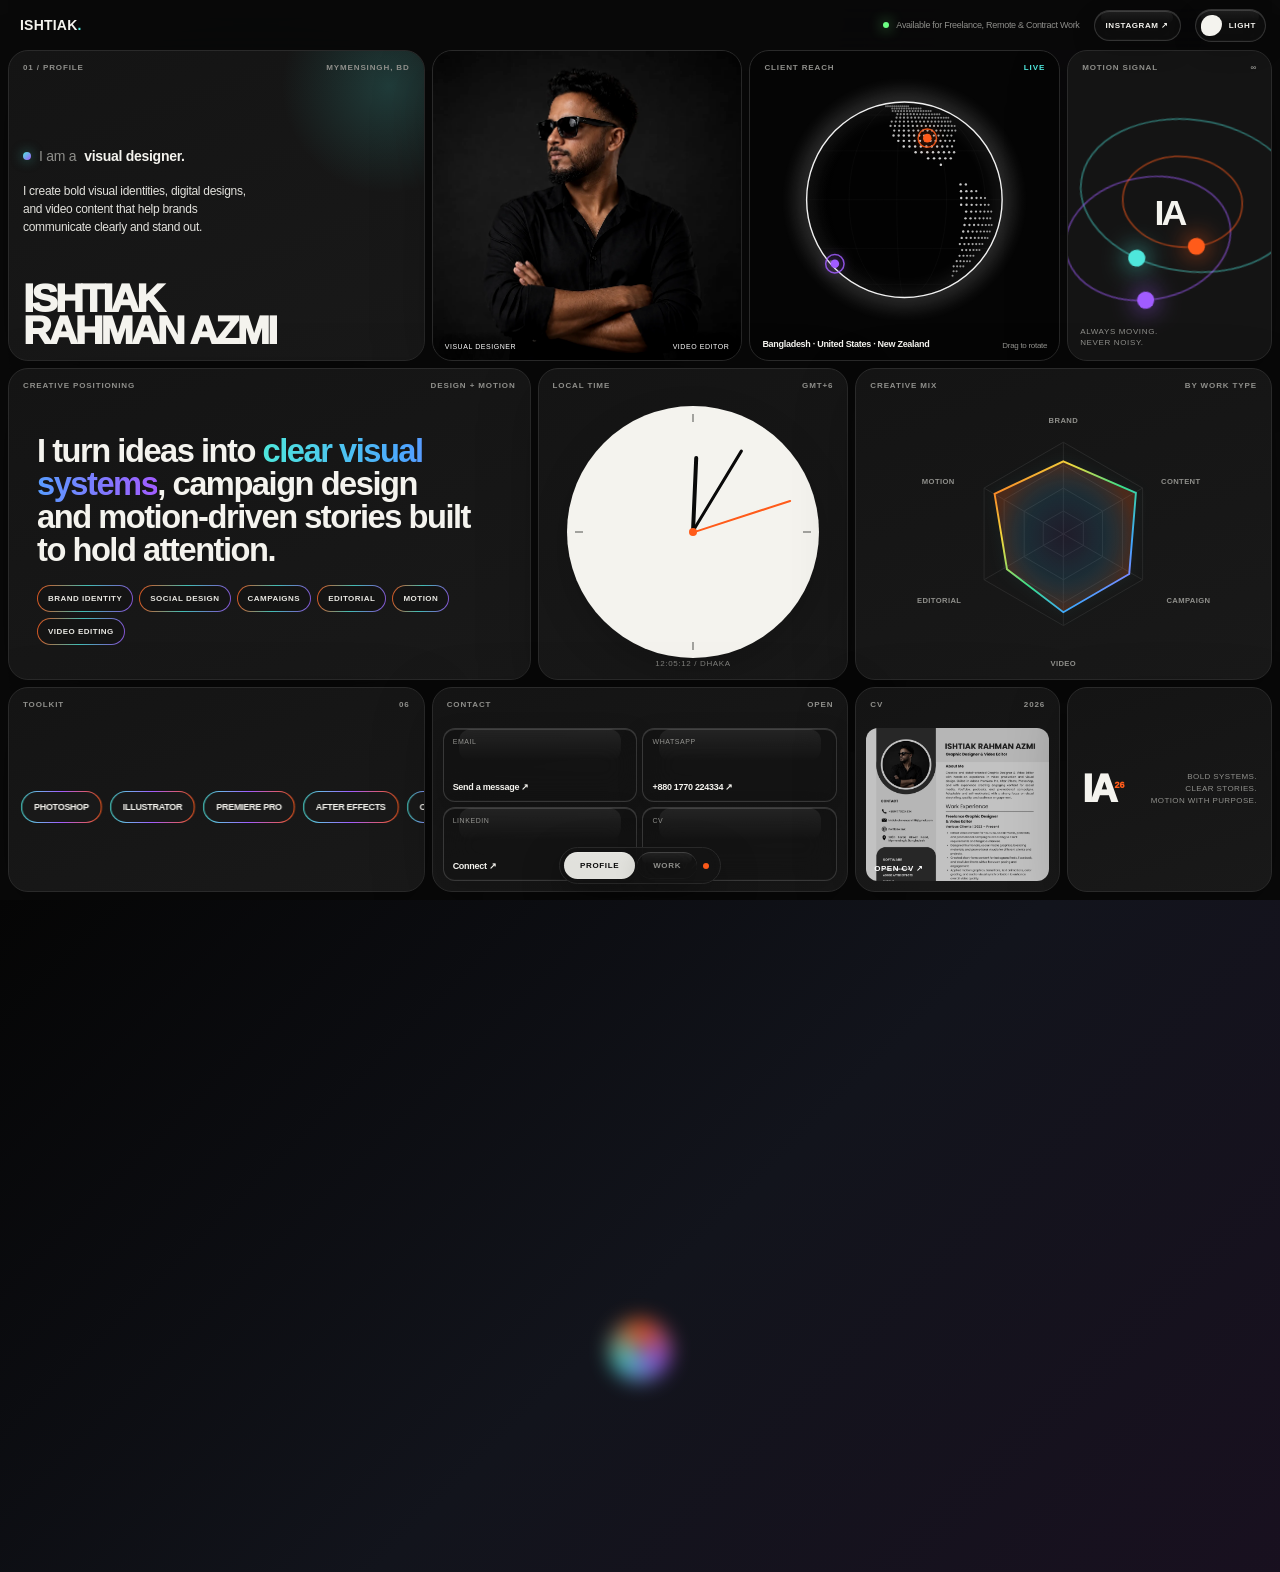
==== index.html @ dbe12684 "Add final portfolio files" ====
<!doctype html>
<html lang="en" data-theme="dark">
<head>
  <meta charset="utf-8" />
  <meta name="viewport" content="width=device-width, initial-scale=1" />
  <meta name="description" content="Portfolio of Ishtiak Rahman Azmi — Visual Designer & Video Editor." />
  <meta name="theme-color" content="#090909" />
  <title>Ishtiak Rahman Azmi — Visual Designer & Video Editor</title>
  <link rel="stylesheet" href="styles.css" />
</head>
<body>
  <a class="skip-link" href="#main">Skip to content</a>
  <div class="noise" aria-hidden="true"></div>
  <div class="page-transition" id="pageTransition" aria-hidden="true"><span></span></div>

  <div class="site-shell">
    <header class="topbar">
      <button class="brand-button" data-view="profile" aria-label="Open profile view">ISHTIAK<span>.</span></button>
      <div class="topbar-right">
        <div class="availability"><i></i>Available for Freelance, Remote & Contract Work</div>
        <a class="instagram-button" href="https://www.instagram.com/ishtiak_rahman_azmi?stkn=MXE0Mm1pc3h0dDZiYQ%3D%3D&amp;utm_source=qr" target="_blank" rel="noopener" aria-label="Open Ishtiak Rahman Azmi on Instagram">Instagram ↗</a>
        <button class="theme-toggle" id="themeToggle" aria-label="Toggle light and dark theme"><b></b><span>LIGHT</span></button>
      </div>
    </header>

    <main id="main">
      <section class="view active" id="profileView" data-view-name="profile">
        <h1 class="sr-only">Ishtiak Rahman Azmi — Visual Designer & Video Editor</h1>

        <section class="dashboard-grid" aria-label="Portfolio profile dashboard">
          <article class="dash-card intro-card g-intro reveal">
            <div class="card-top"><span>01 / PROFILE</span><span>Mymensingh, BD</span></div>
            <div class="intro-main">
              <div class="role-line"><i></i><span>I am a</span><strong id="roleText">visual designer.</strong></div>
              <p class="intro-copy">I create bold visual identities, digital designs, and video content that help brands communicate clearly and stand out.</p>
            </div>
            <div class="intro-name">ISHTIAK<br>RAHMAN AZMI</div>
          </article>

          <article class="dash-card portrait-card g-portrait reveal">
            <img src="assets/images/portrait.webp" alt="Ishtiak Rahman Azmi" />
            <div class="portrait-footer"><span>VISUAL DESIGNER</span><span>VIDEO EDITOR</span></div>
          </article>

          <article class="dash-card globe-card g-globe reveal">
            <div class="card-top"><span>CLIENT REACH</span><span class="live-chip">LIVE</span></div>
            <canvas id="globeCanvas" aria-label="Interactive globe showing client reach in Bangladesh, United States and New Zealand"></canvas>
            <div class="globe-footer"><strong>Bangladesh · United States · New Zealand</strong><span>Drag to rotate</span></div>
          </article>

          <article class="dash-card kinetic-card g-kinetic reveal" aria-label="Continuous motion visual">
            <div class="card-top"><span>MOTION SIGNAL</span><span>∞</span></div>
            <div class="kinetic-orbit" aria-hidden="true">
              <svg class="kinetic-svg" viewBox="0 0 220 220" aria-hidden="true">
                <defs>
                  <path id="motionPathA" d="M20 110 A90 62 0 1 0 200 110 A90 62 0 1 0 20 110"/>
                  <path id="motionPathB" d="M42 110 A68 50 0 1 0 178 110 A68 50 0 1 0 42 110"/>
                  <path id="motionPathC" d="M61 110 A49 37 0 1 0 159 110 A49 37 0 1 0 61 110"/>
                </defs>
                <g class="motion-orbit orbit-a-svg" transform="rotate(8 110 110)"><use href="#motionPathA"/><circle r="7" class="motion-dot dot-a"><animateMotion dur="7s" repeatCount="indefinite"><mpath href="#motionPathA"/></animateMotion></circle></g>
                <g class="motion-orbit orbit-b-svg" transform="rotate(-10 110 110)"><use href="#motionPathB"/><circle r="7" class="motion-dot dot-b"><animateMotion dur="5.5s" repeatCount="indefinite"><mpath href="#motionPathB"/></animateMotion></circle></g>
                <g class="motion-orbit orbit-c-svg" transform="rotate(5 110 110)"><use href="#motionPathC"/><circle r="7" class="motion-dot dot-c"><animateMotion dur="4s" repeatCount="indefinite"><mpath href="#motionPathC"/></animateMotion></circle></g>
              </svg>
              <b>IA</b>
            </div>
            <div class="kinetic-caption">Always moving.<br>Never noisy.</div>
          </article>

          <article class="dash-card statement-card g-statement reveal">
            <div class="card-top"><span>CREATIVE POSITIONING</span><span>DESIGN + MOTION</span></div>
            <p>I turn ideas into <em>clear visual systems</em>, campaign design and motion-driven stories built to hold attention.</p>
            <div class="skill-cloud" aria-label="Capabilities">
              <span>Brand Identity</span><span>Social Design</span><span>Campaigns</span><span>Editorial</span><span>Motion</span><span>Video Editing</span>
            </div>
          </article>

          <article class="dash-card clock-card g-clock reveal">
            <div class="card-top"><span>LOCAL TIME</span><span>GMT+6</span></div>
            <div class="clock-stage">
              <div class="analog-clock" aria-hidden="true">
                <i class="tick t12"></i><i class="tick t3"></i><i class="tick t6"></i><i class="tick t9"></i>
                <span class="hand hour-hand" id="hourHand"></span><span class="hand minute-hand" id="minuteHand"></span><span class="hand second-hand" id="secondHand"></span><b class="clock-pin"></b>
              </div>
            </div>
            <div class="clock-footer" id="digitalClock">--:--:-- / DHAKA</div>
          </article>

          <article class="dash-card radar-card g-radar reveal">
            <div class="card-top"><span>CREATIVE MIX</span><span>BY WORK TYPE</span></div>
            <div class="radar-stage">
              <svg viewBox="0 0 360 280" role="img" aria-label="Creative skill radar chart">
                <defs>
                  <linearGradient id="radarStroke" x1="0" y1="0" x2="1" y2="1"><stop offset="0" stop-color="#ff5b1a"/><stop offset=".28" stop-color="#f0d93e"/><stop offset=".54" stop-color="#37de8d"/><stop offset=".76" stop-color="#41a5ff"/><stop offset="1" stop-color="#d45cff"/></linearGradient>
                  <radialGradient id="radarFill"><stop offset="0" stop-color="#8f58ff" stop-opacity=".08"/><stop offset=".55" stop-color="#44b7ff" stop-opacity=".12"/><stop offset="1" stop-color="#ff5b1a" stop-opacity=".22"/></radialGradient>
                </defs>
                <g class="radar-grid" transform="translate(180 135)">
                  <polygon points="0,-96 83,-48 83,48 0,96 -83,48 -83,-48"/>
                  <polygon points="0,-72 62,-36 62,36 0,72 -62,36 -62,-36"/>
                  <polygon points="0,-48 41,-24 41,24 0,48 -41,24 -41,-24"/>
                  <polygon points="0,-24 21,-12 21,12 0,24 -21,12 -21,-12"/>
                  <line x1="0" y1="0" x2="0" y2="-96"/><line x1="0" y1="0" x2="83" y2="-48"/><line x1="0" y1="0" x2="83" y2="48"/><line x1="0" y1="0" x2="0" y2="96"/><line x1="0" y1="0" x2="-83" y2="48"/><line x1="0" y1="0" x2="-83" y2="-48"/>
                  <polygon class="radar-fill" points="0,-76 76,-43 69,42 0,82 -59,37 -72,-42"/>
                </g>
                <g class="radar-labels"><text x="180" y="19">BRAND</text><text x="303" y="83">CONTENT</text><text x="311" y="207">CAMPAIGN</text><text x="180" y="273">VIDEO</text><text x="50" y="207">EDITORIAL</text><text x="49" y="83">MOTION</text></g>
              </svg>
            </div>
          </article>

          <article class="dash-card toolkit-card g-tools reveal">
            <div class="card-top"><span>TOOLKIT</span><span>06</span></div>
            <div class="tool-marquee"><div class="tool-track">
              <div class="tool-set"><span>PHOTOSHOP</span><span>ILLUSTRATOR</span><span>PREMIERE PRO</span><span>AFTER EFFECTS</span><span>CANVA</span><span>CAPCUT</span></div>
              <div class="tool-set" aria-hidden="true"><span>PHOTOSHOP</span><span>ILLUSTRATOR</span><span>PREMIERE PRO</span><span>AFTER EFFECTS</span><span>CANVA</span><span>CAPCUT</span></div>
            </div></div>
          </article>

          <article class="dash-card contact-card g-contact reveal">
            <div class="card-top"><span>CONTACT</span><span>OPEN</span></div>
            <div class="contact-grid">
              <a href="mailto:ishtiakrahmanazmiiiiiii@gmail.com"><span>Email</span><strong>Send a message ↗</strong></a>
              <a href="https://wa.me/8801770224334" target="_blank" rel="noopener"><span>WhatsApp</span><strong>+880 1770 224334 ↗</strong></a>
              <a href="https://www.linkedin.com/in/ishtiak-rahman-azmi-281227393" target="_blank" rel="noopener"><span>LinkedIn</span><strong>Connect ↗</strong></a>
              <button type="button" id="openCv"><span>CV</span><strong>View CV ↗</strong></button>
            </div>
          </article>

          <article class="dash-card cv-card g-cv reveal" id="cvQuick">
            <div class="card-top"><span>CV</span><span>2026</span></div>
            <button type="button" class="cv-preview-btn" id="openCv2"><img src="assets/cv/cv-preview.webp" alt="Preview of Ishtiak Rahman Azmi CV"/><span>OPEN CV ↗</span></button>
          </article>

          <article class="dash-card signature-card g-signature reveal"><div class="signature-mark">IA<sup>26</sup></div><p>Bold systems.<br>Clear stories.<br>Motion with purpose.</p></article>
        </section>

        <section class="testimonials-section reveal" id="testimonials">
          <div class="section-head compact-head">
            <div><span class="section-kicker">02 / CLIENT FEEDBACK</span><h2>TRUST BUILT THROUGH<br><em>REAL COLLABORATION.</em></h2></div>
            <p>Five client perspectives across research, software, YouTube, vlogging and podcast work.</p>
          </div>
          <div class="client-marquee" aria-label="Client and collaborator logos"><div class="client-track" id="clientLogoTrack"></div></div>
          <div class="testimonial-stage">
            <div class="testimonial-main" id="testimonialMain"></div>
            <div class="testimonial-side" id="testimonialSide"></div>
          </div>
          <div class="testimonial-controls"><button id="testimonialPrev" aria-label="Previous testimonial">←</button><div id="testimonialDots"></div><button id="testimonialNext" aria-label="Next testimonial">→</button></div>
        </section>
      </section>

      <section class="view" id="workView" data-view-name="work">
        <section class="work-hero reveal">
          <div><span class="section-kicker">03 / SELECTED WORK</span><h2>DESIGN THAT<br><em>EARNS ATTENTION.</em></h2></div>
          <p>Five highlighted projects first. Everything else follows once only, arranged as a dense visual wall with no unnecessary empty space.</p>
        </section>

        <section class="featured-wrap reveal">
          <div class="featured-grid" id="featuredGrid"></div>
        </section>

        <section class="all-work reveal">
          <div class="section-head compact-head">
            <div><span class="section-kicker">FULL GRAPHICS PORTFOLIO</span><h2>STAND-ALONE WORK.<br><em>NO DUPLICATES.</em></h2></div>
            <p>Client work and concept projects are clearly labeled. Click any card for its full project brief, direction and supporting visuals.</p>
          </div>
          <div class="filters" id="filters"></div>
          <div class="masonry" id="projectGrid"></div>
        </section>

        <section class="video-section reveal" id="videoWork">
          <div class="section-head compact-head">
            <div><span class="section-kicker">04 / VIDEO & MOTION</span><h2>EDITING WITH<br><em>RHYTHM & INTENT.</em></h2></div>
            <p>Client work is labeled separately from practice work. The section now includes five pieces, including the Dr. Bones YouTube feature.</p>
          </div>
          <div class="video-grid" id="videoGrid"></div>
        </section>

        <section class="vibing-gallery-section reveal" id="vibingGallery">
          <div class="section-head compact-head">
            <div><span class="section-kicker">05 / VIBING GALLERY</span><h2>VISUALS IN<br><em>FULL FLOW.</em></h2></div>
            <p>A curated wall of typography, concept identity, editing studies, case-study visuals and motion experiments.</p>
          </div>
          <div class="vibing-wall" id="vibingWall" aria-label="Vibing Gallery curated design and motion work"></div>
        </section>

        <section class="work-footer reveal">
          <p>Need visual design, campaign assets or edited video content?</p>
          <div><a href="mailto:ishtiakrahmanazmiiiiiii@gmail.com">START A PROJECT ↗</a><button type="button" id="openCv3">VIEW CV ↗</button></div>
        </section>
      </section>
    </main>

    <nav class="mode-dock" aria-label="Portfolio section switcher"><button class="mode-btn active" data-mode="profile">PROFILE</button><button class="mode-btn" data-mode="work">WORK</button><i></i></nav>

    <footer class="footer"><span>© 2026 ISHTIAK RAHMAN AZMI</span><span>VISUAL DESIGNER & VIDEO EDITOR</span></footer>
  </div>

  <dialog class="cv-modal" id="cvModal">
    <button class="modal-close" id="closeCv" aria-label="Close CV">×</button>
    <div class="cv-modal-inner"><img src="assets/cv/Ishtiak_Rahman_Azmi_CV.png" alt="Ishtiak Rahman Azmi CV"/><div class="cv-actions"><a href="assets/cv/Ishtiak_Rahman_Azmi_CV.png" download>DOWNLOAD CV ↓</a><button type="button" id="closeCv2">CLOSE</button></div></div>
  </dialog>

  <script src="data.js"></script>
  <script src="script.js"></script>
</body>
</html>
---- styles.css ----
:root{
  --bg:#090909;--panel:#141414;--panel-2:#191919;--panel-3:#202020;--text:#f4f3ee;--muted:#8f8f8b;--line:#2a2a2a;
  --orange:#ff5b1a;--cyan:#4ee7dc;--blue:#4ca7ff;--violet:#a15cff;--lime:#a7ff8a;
  --radius:20px;--gap:7px;--ease:cubic-bezier(.18,.76,.18,1);--shadow:0 18px 60px rgba(0,0,0,.26)
}
html[data-theme="light"]{--bg:#e8e8e3;--panel:#f5f5f1;--panel-2:#fff;--panel-3:#efefeb;--text:#111;--muted:#686866;--line:#d6d6d0;--shadow:0 18px 46px rgba(0,0,0,.08)}
*{box-sizing:border-box}html{scroll-behavior:smooth}body{margin:0;background:var(--bg);color:var(--text);font-family:Arial,Helvetica,sans-serif;letter-spacing:-.018em;transition:background .55s var(--ease),color .55s var(--ease)}a{color:inherit;text-decoration:none}button{font:inherit;color:inherit}img,video{display:block;max-width:100%}.sr-only{position:absolute!important;width:1px!important;height:1px!important;padding:0!important;margin:-1px!important;overflow:hidden!important;clip:rect(0,0,0,0)!important;white-space:nowrap!important;border:0!important}.skip-link{position:fixed;left:-999px;top:10px;z-index:999;background:var(--text);color:var(--bg);padding:10px 14px;border-radius:10px}.skip-link:focus{left:10px}.noise{position:fixed;inset:0;z-index:-1;pointer-events:none;opacity:.2;background-image:radial-gradient(circle at 20% 20%,rgba(78,231,220,.07),transparent 18%),radial-gradient(circle at 80% 6%,rgba(161,92,255,.08),transparent 18%),linear-gradient(rgba(255,255,255,.012) 1px,transparent 1px),linear-gradient(90deg,rgba(255,255,255,.012) 1px,transparent 1px);background-size:auto,auto,36px 36px,36px 36px}.site-shell,.project-shell{width:100%;padding:0 8px 18px}.topbar,.project-nav{height:50px;display:flex;align-items:center;justify-content:space-between;position:sticky;top:0;z-index:80;background:color-mix(in srgb,var(--bg) 84%,transparent);backdrop-filter:blur(16px);-webkit-backdrop-filter:blur(16px);padding:0 6px}.brand-button{border:0;background:none;font-weight:900;letter-spacing:.015em;cursor:pointer;font-size:14px}.brand-button span{color:var(--cyan)}.topbar-right{display:flex;align-items:center;gap:14px}.availability{font-size:9px;color:var(--muted);display:flex;gap:7px;align-items:center}.availability i{width:6px;height:6px;border-radius:50%;background:#6cff84;box-shadow:0 0 14px #6cff84}.theme-toggle{border:1px solid var(--line);background:var(--panel);border-radius:999px;padding:5px 9px 5px 5px;display:flex;align-items:center;gap:7px;cursor:pointer;box-shadow:var(--shadow)}.theme-toggle b{width:21px;height:21px;background:var(--text);display:block;border-radius:55% 45% 60% 40%;transition:.45s var(--ease)}.theme-toggle:hover b{transform:rotate(55deg);border-radius:37% 63% 44% 56%}.theme-toggle span{font-size:8px;font-weight:900;letter-spacing:.08em}.view{display:none}.view.active{display:block}.page-transition{position:fixed;inset:0;z-index:500;pointer-events:none;transform:translateY(100%);background:linear-gradient(135deg,#050505,#12141c 48%,#1a0f20);transition:transform .7s var(--ease)}.page-transition span{position:absolute;left:50%;top:50%;width:62px;height:62px;border-radius:50%;transform:translate(-50%,-50%);background:conic-gradient(var(--orange),var(--violet),var(--cyan),var(--orange));filter:blur(10px);opacity:.8;animation:spin 1.4s linear infinite}.page-transition.active{transform:translateY(0)}.page-transition.exit{transform:translateY(-100%)}@keyframes spin{to{transform:translate(-50%,-50%) rotate(360deg)}}

/* dashboard */
.dashboard-grid{display:grid;grid-template-columns:repeat(12,minmax(0,1fr));grid-template-rows:repeat(8,minmax(0,1fr));gap:var(--gap);height:calc(100svh - 58px);min-height:700px}.dash-card{position:relative;overflow:hidden;border:1px solid var(--line);border-radius:var(--radius);background:linear-gradient(160deg,var(--panel),var(--panel-2));box-shadow:var(--shadow);min-width:0}.dash-card:after{content:"";position:absolute;inset:0;pointer-events:none;background:linear-gradient(115deg,transparent 0 44%,rgba(255,255,255,.018) 50%,transparent 56%);transform:translateX(-120%);transition:transform 1s var(--ease)}.dash-card:hover:after{transform:translateX(120%)}.g-intro{grid-column:span 4;grid-row:span 3}.g-portrait{grid-column:span 3;grid-row:span 3}.g-globe{grid-column:span 3;grid-row:span 3}.g-kinetic{grid-column:span 2;grid-row:span 3}.g-statement{grid-column:span 5;grid-row:span 3}.g-clock{grid-column:span 3;grid-row:span 3}.g-radar{grid-column:span 4;grid-row:span 3}.g-tools{grid-column:span 4;grid-row:span 2}.g-contact{grid-column:span 4;grid-row:span 2}.g-cv{grid-column:span 2;grid-row:span 2}.g-signature{grid-column:span 2;grid-row:span 2}.card-top{height:36px;padding:12px 14px 0;display:flex;justify-content:space-between;gap:10px;color:var(--muted);font-size:8px;font-weight:900;letter-spacing:.11em;text-transform:uppercase;position:relative;z-index:4}.live-chip{color:var(--cyan)}
.intro-card{padding-bottom:12px;display:flex;flex-direction:column;justify-content:space-between}.intro-main{padding:8px 14px 0}.role-line{display:flex;align-items:center;gap:8px;font-size:clamp(14px,1.05vw,18px);color:var(--muted);min-height:28px}.role-line i{width:8px;height:8px;border-radius:50%;background:linear-gradient(135deg,var(--cyan),var(--violet));box-shadow:0 0 12px rgba(78,231,220,.5)}.role-line strong{color:var(--text);font-weight:700}.intro-copy{font-size:clamp(12px,.9vw,15px);line-height:1.5;color:color-mix(in srgb,var(--text) 82%,var(--muted));max-width:34ch;margin:12px 0 0}.intro-name{font-size:clamp(30px,3.1vw,56px);font-weight:950;line-height:.81;letter-spacing:-.07em;padding:0 14px 2px;position:relative;z-index:2}.intro-card:before{content:"";position:absolute;right:-80px;top:-80px;width:230px;height:230px;background:radial-gradient(circle,rgba(78,231,220,.18),transparent 66%);animation:floaty 7s ease-in-out infinite}@keyframes floaty{50%{transform:translate(-18px,20px) scale(1.1)}}
.portrait-card img{width:100%;height:100%;object-fit:cover;filter:saturate(.86) contrast(1.04);transition:transform .9s var(--ease),filter .9s var(--ease)}.portrait-card:hover img{transform:scale(1.035);filter:saturate(.94) contrast(1.06)}.portrait-footer{position:absolute;left:12px;right:12px;bottom:10px;display:flex;justify-content:space-between;gap:10px;color:#fff;font-size:7px;letter-spacing:.08em;text-transform:uppercase;text-shadow:0 2px 15px #000;z-index:2}
.globe-card{background:radial-gradient(circle at 50% 45%,color-mix(in srgb,var(--panel-3) 65%,transparent),var(--panel))}.globe-card canvas{position:absolute;left:0;right:0;top:28px;width:100%;height:calc(100% - 68px);cursor:grab}.globe-card canvas:active{cursor:grabbing}.globe-footer{position:absolute;left:12px;right:12px;bottom:10px;display:flex;justify-content:space-between;gap:10px;align-items:flex-end;z-index:3}.globe-footer strong{font-size:9px;line-height:1.3}.globe-footer span{font-size:8px;color:var(--muted)}
.kinetic-card{background:radial-gradient(circle at 50% 46%,#1f182b 0%,var(--panel) 68%)}.kinetic-orbit{position:absolute;left:50%;top:52%;width:min(15vw,180px);aspect-ratio:1;transform:translate(-50%,-50%);display:grid;place-items:center}.kinetic-orbit b{font-size:clamp(24px,2.2vw,42px);letter-spacing:-.08em;z-index:3}.orbit-ring{position:absolute;inset:0;border-radius:50%;border:1px solid color-mix(in srgb,var(--line) 68%,transparent)}.ring-a{animation:orbitA 7s linear infinite;border-color:rgba(78,231,220,.35)}.ring-b{inset:13%;animation:orbitB 5.5s linear infinite;border-color:rgba(161,92,255,.4)}.ring-c{inset:27%;animation:orbitA 4s linear infinite reverse;border-color:rgba(255,91,26,.42)}.orb{position:absolute;width:13px;height:13px;border-radius:50%;filter:blur(.2px);box-shadow:0 0 20px currentColor}.orb-a{color:var(--cyan);background:currentColor;left:4%;top:46%;animation:orbA 7s linear infinite}.orb-b{color:var(--violet);background:currentColor;right:12%;top:18%;animation:orbB 5.5s linear infinite}.orb-c{color:var(--orange);background:currentColor;left:42%;bottom:3%;animation:orbC 4s linear infinite}@keyframes orbitA{to{transform:rotate(360deg) scaleX(.78)}}@keyframes orbitB{to{transform:rotate(-360deg) scaleY(.72)}}@keyframes orbA{to{transform:rotate(360deg) translateX(6px)}}@keyframes orbB{to{transform:rotate(-360deg) translateY(8px)}}@keyframes orbC{to{transform:rotate(360deg) translate(7px,-5px)}}.kinetic-caption{position:absolute;left:12px;bottom:12px;color:var(--muted);font-size:8px;line-height:1.4;text-transform:uppercase;letter-spacing:.08em}
.statement-card{padding-bottom:12px}.statement-card p{margin:10px 14px 12px;font-size:clamp(18px,1.9vw,33px);line-height:1.05;letter-spacing:-.045em;font-weight:760;max-width:29ch}.statement-card em,.section-head em,.work-hero em,.project-title em{font-style:normal;background:linear-gradient(90deg,var(--cyan),var(--blue),var(--violet));-webkit-background-clip:text;background-clip:text;color:transparent}.skill-cloud{display:flex;gap:6px;flex-wrap:wrap;padding:0 14px}.skill-cloud span{font-size:8px;font-weight:800;letter-spacing:.06em;text-transform:uppercase;padding:8px 10px;border-radius:999px;background:linear-gradient(var(--panel),var(--panel)) padding-box,linear-gradient(100deg,rgba(255,91,26,.85),rgba(78,231,220,.8),rgba(161,92,255,.8)) border-box;border:1px solid transparent;color:color-mix(in srgb,var(--text) 88%,var(--muted))}
.clock-card{display:flex;flex-direction:column}.clock-stage{flex:1;display:grid;place-items:center}.analog-clock{width:min(13vw,155px);aspect-ratio:1;border-radius:50%;background:var(--text);position:relative;box-shadow:0 14px 36px rgba(0,0,0,.18)}.hand{position:absolute;left:50%;bottom:50%;transform-origin:50% 100%;border-radius:5px;background:var(--bg)}.hour-hand{width:4px;height:30%;margin-left:-2px}.minute-hand{width:3px;height:38%;margin-left:-1.5px}.second-hand{width:1.5px;height:41%;margin-left:-.75px;background:var(--orange)}.clock-pin{position:absolute;left:50%;top:50%;width:8px;height:8px;border-radius:50%;background:var(--orange);transform:translate(-50%,-50%)}.tick{position:absolute;background:var(--bg);opacity:.35}.t12,.t6{left:50%;width:2px;height:8px;margin-left:-1px}.t12{top:8px}.t6{bottom:8px}.t3,.t9{top:50%;width:8px;height:2px;margin-top:-1px}.t3{right:8px}.t9{left:8px}.clock-footer{text-align:center;color:var(--muted);font-size:8px;letter-spacing:.08em;padding-bottom:11px;font-variant-numeric:tabular-nums}
.radar-stage{height:calc(100% - 36px);display:grid;place-items:center;padding:0 4px 6px}.radar-stage svg{width:100%;height:100%}.radar-grid polygon,.radar-grid line{fill:none;stroke:var(--line);stroke-width:1}.radar-grid .radar-fill{fill:url(#radarFill);stroke:url(#radarStroke);stroke-width:2;filter:drop-shadow(0 0 8px rgba(78,231,220,.15));animation:radarPulse 5s ease-in-out infinite}.radar-labels text{fill:var(--muted);font-size:8px;font-weight:900;text-anchor:middle;letter-spacing:.05em}@keyframes radarPulse{50%{filter:drop-shadow(0 0 16px rgba(161,92,255,.25));opacity:.83}}
.toolkit-card{display:flex;flex-direction:column}.tool-marquee{flex:1;overflow:hidden;display:flex;align-items:center}.tool-track{display:flex;align-items:center;gap:8px;width:max-content;animation:toolMove 24s linear infinite;padding-left:12px}.tool-track span{font-size:9px;font-weight:900;padding:10px 12px;border-radius:999px;border:1px solid transparent;background:linear-gradient(var(--panel-2),var(--panel-2)) padding-box,linear-gradient(90deg,var(--cyan),var(--violet),var(--orange)) border-box;white-space:nowrap}@keyframes toolMove{to{transform:translateX(-50%)}}
.contact-card{display:flex;flex-direction:column}.contact-grid{display:grid;grid-template-columns:1fr 1fr;gap:5px;padding:4px 10px 10px;flex:1}.contact-grid a,.contact-grid button{background:var(--panel-3);border:1px solid var(--line);border-radius:12px;padding:9px;text-align:left;display:flex;flex-direction:column;justify-content:space-between;cursor:pointer;min-width:0}.contact-grid span{font-size:7px;text-transform:uppercase;letter-spacing:.08em;color:var(--muted)}.contact-grid strong{font-size:9px;white-space:nowrap;overflow:hidden;text-overflow:ellipsis}.contact-grid a:hover,.contact-grid button:hover{border-color:color-mix(in srgb,var(--cyan) 32%,var(--line))}.cv-card{display:flex;flex-direction:column}.cv-preview-btn{border:0;background:none;padding:4px 10px 10px;position:relative;flex:1;cursor:pointer;overflow:hidden}.cv-preview-btn img{width:100%;height:100%;object-fit:cover;object-position:top;border-radius:12px;filter:saturate(.5) brightness(.76);transition:.45s var(--ease)}.cv-preview-btn span{position:absolute;left:18px;bottom:18px;font-size:8px;font-weight:900;color:#fff;letter-spacing:.06em}.cv-preview-btn:hover img{filter:saturate(.9) brightness(.9);transform:scale(1.02)}.signature-card{display:flex;align-items:center;justify-content:space-between;padding:14px}.signature-mark{font-size:clamp(30px,3vw,52px);font-weight:950;letter-spacing:-.08em}.signature-mark sup{font-size:9px;color:var(--orange);letter-spacing:0}.signature-card p{margin:0;text-align:right;font-size:8px;line-height:1.5;color:var(--muted);text-transform:uppercase;letter-spacing:.05em}

/* section headings */
.testimonials-section,.all-work,.video-section{padding:58px 0 0}.section-head,.work-hero{display:grid;grid-template-columns:1.2fr .8fr;gap:40px;align-items:end;padding:0 4px 18px}.section-kicker{font-size:8px;text-transform:uppercase;letter-spacing:.12em;color:var(--muted);font-weight:900}.section-head h2,.work-hero h2{margin:9px 0 0;font-size:clamp(34px,4.5vw,78px);line-height:.86;letter-spacing:-.065em}.section-head p,.work-hero p{margin:0;color:var(--muted);font-size:12px;line-height:1.6;max-width:56ch}.compact-head h2{font-size:clamp(30px,3.8vw,64px)}
.client-marquee{border:1px solid var(--line);background:var(--panel);border-radius:15px;overflow:hidden;margin:0 4px 7px}.client-track{display:flex;width:max-content;animation:clientMove 28s linear infinite}.client-item{display:flex;align-items:center;gap:12px;min-width:280px;padding:14px 20px;border-right:1px solid var(--line)}.client-item img{width:90px;height:42px;object-fit:contain}.client-item b{font-size:9px;color:var(--muted);text-transform:uppercase;letter-spacing:.06em}@keyframes clientMove{to{transform:translateX(-50%)}}
.testimonial-stage{display:grid;grid-template-columns:1.4fr .6fr;gap:7px}.testimonial-main,.testimonial-side{border:1px solid var(--line);background:linear-gradient(155deg,var(--panel),var(--panel-2));border-radius:18px;min-height:260px}.testimonial-main{padding:22px;display:grid;grid-template-columns:.28fr .72fr;gap:24px;align-items:center}.client-photo{width:100%;aspect-ratio:1;border-radius:16px;overflow:hidden;background:var(--panel-3)}.client-photo img{width:100%;height:100%;object-fit:cover}.testimonial-copy blockquote{font-size:clamp(16px,1.55vw,24px);line-height:1.45;margin:0 0 18px;font-weight:500}.testimonial-copy strong{font-size:12px}.testimonial-copy small{display:block;color:var(--muted);font-size:9px;margin-top:6px;line-height:1.4}.testimonial-side{padding:18px;display:flex;flex-direction:column;justify-content:space-between}.testimonial-side .service{font-size:8px;color:var(--muted);text-transform:uppercase;letter-spacing:.08em}.testimonial-side h3{font-size:25px;line-height:1;margin:18px 0 0;letter-spacing:-.045em}.testimonial-side p{font-size:10px;line-height:1.5;color:var(--muted);margin:0}.testimonial-controls{display:flex;justify-content:center;align-items:center;gap:12px;padding-top:10px}.testimonial-controls>button{border:1px solid var(--line);background:var(--panel);width:34px;height:34px;border-radius:50%;cursor:pointer}.testimonial-controls>div{display:flex;gap:6px}.testimonial-controls i{width:6px;height:6px;border-radius:50%;background:var(--line);display:block}.testimonial-controls i.active{background:var(--orange);box-shadow:0 0 10px rgba(255,91,26,.5)}

/* work */
.work-hero{padding-top:26px;padding-bottom:22px}.work-hero h2{font-size:clamp(54px,7vw,122px)}.featured-wrap{padding:0 4px}.featured-grid{display:grid;grid-template-columns:repeat(12,1fr);grid-template-rows:repeat(2,minmax(240px,32vh));gap:var(--gap)}.featured-card{position:relative;border-radius:18px;border:1px solid var(--line);overflow:hidden;background:var(--panel);box-shadow:var(--shadow);cursor:pointer}.featured-card.f0{grid-column:span 6;grid-row:span 2}.featured-card.f1,.featured-card.f2,.featured-card.f3,.featured-card.f4{grid-column:span 3;grid-row:span 1}.featured-card img{width:100%;height:100%;object-fit:cover;transition:transform .9s var(--ease),filter .9s var(--ease)}.featured-card:hover img{transform:scale(1.035);filter:saturate(1.05)}.project-overlay{position:absolute;inset:auto 0 0;padding:16px 14px 12px;background:linear-gradient(transparent,rgba(0,0,0,.9));color:#fff;display:flex;justify-content:space-between;gap:14px;align-items:end;z-index:3}.project-overlay strong{font-size:16px;line-height:1.05;display:block}.project-overlay small{display:block;font-size:7px;color:rgba(255,255,255,.72);text-transform:uppercase;letter-spacing:.07em;margin-top:6px}.project-overlay span{font-size:8px}.work-badge{position:absolute;left:10px;top:10px;z-index:4;padding:7px 9px;border-radius:999px;background:rgba(8,8,8,.72);color:#fff;font-size:7px;font-weight:900;letter-spacing:.08em;text-transform:uppercase;backdrop-filter:blur(8px)}.glow-border:before{content:"";position:absolute;inset:-1px;border-radius:inherit;padding:1px;background:conic-gradient(from var(--a,0deg),transparent 0 15%,var(--cyan),var(--violet),var(--orange),transparent 65% 100%);-webkit-mask:linear-gradient(#000 0 0) content-box,linear-gradient(#000 0 0);-webkit-mask-composite:xor;mask-composite:exclude;opacity:0;z-index:5;pointer-events:none;transition:opacity .25s}.glow-border:hover:before{opacity:1;animation:borderSpin 2.2s linear infinite}@property --a{syntax:'<angle>';initial-value:0deg;inherits:false}@keyframes borderSpin{to{--a:360deg}}
.all-work{padding-left:4px;padding-right:4px}.filters{display:flex;gap:5px;flex-wrap:wrap;padding-bottom:10px;position:sticky;top:50px;z-index:40;background:color-mix(in srgb,var(--bg) 88%,transparent);backdrop-filter:blur(12px);padding-top:8px}.filter-btn{border:1px solid var(--line);background:var(--panel);padding:8px 11px;border-radius:999px;font-size:8px;font-weight:900;letter-spacing:.06em;text-transform:uppercase;color:var(--muted);cursor:pointer}.filter-btn.active{background:var(--text);color:var(--bg);border-color:var(--text)}.masonry{columns:4 280px;column-gap:7px}.work-card{break-inside:avoid;margin:0 0 7px;border:1px solid var(--line);border-radius:16px;overflow:hidden;background:var(--panel);box-shadow:var(--shadow);position:relative;display:block}.work-card img{width:100%;height:auto;transition:transform .8s var(--ease),filter .8s var(--ease)}.work-card:hover img{transform:scale(1.022);filter:saturate(1.06)}.work-card-info{padding:10px 11px 12px;display:flex;justify-content:space-between;gap:10px;align-items:end}.work-card-info strong{font-size:12px;line-height:1.15;display:block}.work-card-info small{font-size:7px;color:var(--muted);text-transform:uppercase;letter-spacing:.06em;display:block;margin-top:5px}.work-card-info span{font-size:7px;color:var(--muted)}
.video-section{padding-left:4px;padding-right:4px}.video-grid{display:grid;grid-template-columns:repeat(12,1fr);gap:7px}.video-card{grid-column:span 4;border:1px solid var(--line);border-radius:17px;background:var(--panel);overflow:hidden;position:relative;box-shadow:var(--shadow)}.video-card:nth-child(1),.video-card:nth-child(2){grid-column:span 6}.video-preview{height:260px;background:#050505;position:relative;overflow:hidden}.video-card:nth-child(1) .video-preview,.video-card:nth-child(2) .video-preview{height:340px}.video-card.portrait .video-preview{height:440px}.video-preview video{width:100%;height:100%;object-fit:cover}.video-info{padding:12px 13px}.video-info b{display:block;font-size:15px}.video-info span{font-size:7px;color:var(--muted);text-transform:uppercase;letter-spacing:.07em}.video-info p{font-size:9px;line-height:1.45;color:var(--muted);margin:8px 0 0}.play-pill{position:absolute;right:10px;top:10px;z-index:4;background:rgba(8,8,8,.7);color:white;border-radius:999px;padding:7px 10px;font-size:7px;font-weight:900;backdrop-filter:blur(8px)}
.work-footer{margin:58px 4px 10px;padding:28px;border:1px solid var(--line);border-radius:18px;background:linear-gradient(130deg,var(--panel),color-mix(in srgb,var(--panel) 78%,#1c1024));display:flex;align-items:end;justify-content:space-between;gap:24px}.work-footer p{font-size:clamp(24px,4vw,64px);line-height:.95;letter-spacing:-.055em;margin:0;max-width:16ch}.work-footer div{display:flex;gap:7px;flex-wrap:wrap;justify-content:flex-end}.work-footer a,.work-footer button{border:1px solid var(--line);background:var(--panel-3);padding:11px 14px;border-radius:999px;font-size:8px;font-weight:900;cursor:pointer}
.mode-dock{position:fixed;z-index:100;left:50%;bottom:16px;transform:translateX(-50%);padding:4px;border:1px solid var(--line);border-radius:999px;background:color-mix(in srgb,var(--panel) 86%,transparent);backdrop-filter:blur(18px);box-shadow:0 14px 40px rgba(0,0,0,.25);display:flex;align-items:center;gap:2px}.mode-btn{border:0;background:transparent;color:var(--muted);border-radius:999px;padding:9px 16px;font-size:8px;font-weight:900;letter-spacing:.08em;cursor:pointer}.mode-btn.active{background:var(--text);color:var(--bg)}.mode-dock i{width:6px;height:6px;border-radius:50%;background:var(--orange);margin:0 7px 0 4px}.footer{display:flex;justify-content:space-between;gap:20px;border-top:1px solid var(--line);padding:12px 4px 0;margin-top:30px;color:var(--muted);font-size:7px;letter-spacing:.07em;text-transform:uppercase}

/* CV modal */
.cv-modal{width:min(92vw,850px);height:min(92vh,1050px);padding:0;border:1px solid var(--line);border-radius:20px;background:var(--panel);color:var(--text);box-shadow:0 30px 100px rgba(0,0,0,.45)}.cv-modal::backdrop{background:rgba(0,0,0,.74);backdrop-filter:blur(10px)}.cv-modal-inner{height:100%;display:flex;flex-direction:column;padding:12px}.cv-modal-inner>img{min-height:0;flex:1;object-fit:contain;background:#fff;border-radius:14px}.cv-actions{display:flex;justify-content:flex-end;gap:8px;padding-top:10px}.cv-actions a,.cv-actions button,.modal-close{border:1px solid var(--line);background:var(--panel-3);padding:10px 13px;border-radius:999px;font-size:8px;font-weight:900;cursor:pointer}.modal-close{position:absolute;right:15px;top:15px;z-index:3;width:34px;height:34px;border-radius:50%;font-size:17px;padding:0}

/* project page */
.project-shell{padding-bottom:28px}.project-nav{padding-left:4px;padding-right:4px}.nav-back{font-size:8px;font-weight:900;letter-spacing:.08em;color:var(--muted)}.project-hero{height:min(78vh,900px);min-height:560px;border:1px solid var(--line);border-radius:22px;overflow:hidden;position:relative;background:var(--panel);box-shadow:var(--shadow)}.project-hero img,.project-hero video{width:100%;height:100%;object-fit:cover}.project-hero.project-video video{object-fit:contain;background:#050505}.project-hero:after{content:"";position:absolute;inset:0;pointer-events:none;background:linear-gradient(180deg,transparent 30%,rgba(0,0,0,.8) 100%)}.project-video:after{background:linear-gradient(180deg,transparent 72%,rgba(0,0,0,.72) 100%)}.project-title{position:absolute;left:4vw;right:4vw;bottom:4vw;z-index:3;color:white;display:grid;grid-template-columns:1.15fr .85fr;gap:30px;align-items:end}.project-title .label{font-size:8px;text-transform:uppercase;letter-spacing:.12em;color:rgba(255,255,255,.72);font-weight:900}.project-title h1{font-size:clamp(48px,7vw,120px);line-height:.82;letter-spacing:-.074em;margin:8px 0 0;max-width:11ch}.project-title p{font-size:13px;line-height:1.6;margin:0;color:rgba(255,255,255,.8);max-width:48ch}.project-meta{display:grid;grid-template-columns:repeat(4,1fr);gap:7px;padding-top:7px}.meta-card{border:1px solid var(--line);border-radius:14px;background:var(--panel);padding:16px}.meta-card span{display:block;font-size:7px;color:var(--muted);text-transform:uppercase;letter-spacing:.08em}.meta-card strong{display:block;font-size:13px;line-height:1.35;margin-top:8px}.project-chapter{display:grid;grid-template-columns:.24fr .76fr;gap:42px;padding:72px 4px 10px}.project-chapter .chapter-label{font-size:8px;color:var(--orange);font-weight:900;text-transform:uppercase;letter-spacing:.1em}.chapter-content{max-width:1000px}.chapter-content h2{font-size:clamp(30px,4.5vw,72px);line-height:.95;letter-spacing:-.055em;margin:0 0 20px;max-width:16ch}.chapter-content p{font-size:14px;line-height:1.75;color:color-mix(in srgb,var(--text) 86%,var(--muted));margin:0;max-width:74ch}.notes-grid{display:grid;grid-template-columns:repeat(2,1fr);gap:7px;margin-top:22px}.note{border:1px solid var(--line);border-radius:14px;background:var(--panel);padding:15px;font-size:11px;line-height:1.55}.gallery{display:grid;grid-template-columns:repeat(12,1fr);gap:7px;padding:18px 4px 0}.gallery figure{margin:0;grid-column:span 6;border:1px solid var(--line);border-radius:16px;overflow:hidden;background:var(--panel)}.gallery figure:nth-child(3n+1){grid-column:span 8}.gallery figure:nth-child(3n+2){grid-column:span 4}.gallery img{width:100%;height:auto}.gallery figcaption{padding:8px 10px;color:var(--muted);font-size:7px;letter-spacing:.06em;text-transform:uppercase}.project-outcome{margin:74px 4px 0;border:1px solid var(--line);border-radius:18px;background:linear-gradient(135deg,var(--panel),color-mix(in srgb,var(--panel) 82%,#15102a));padding:26px;display:grid;grid-template-columns:.25fr .75fr;gap:28px}.project-outcome span{font-size:8px;color:var(--orange);font-weight:900;letter-spacing:.1em;text-transform:uppercase}.project-outcome p{margin:0;font-size:clamp(24px,3.6vw,58px);line-height:1;letter-spacing:-.05em;max-width:18ch}.project-actions{display:flex;gap:7px;flex-wrap:wrap;padding:14px 4px 0}.project-actions a{border:1px solid var(--line);background:var(--panel);padding:10px 13px;border-radius:999px;font-size:8px;font-weight:900}.next-project{margin-top:48px;border-top:1px solid var(--line);padding:18px 4px 0;display:flex;justify-content:space-between;align-items:end;gap:20px}.next-project span{font-size:7px;color:var(--muted);text-transform:uppercase;letter-spacing:.08em}.next-project strong{display:block;font-size:23px;margin-top:6px}.next-project a{font-size:8px;font-weight:900}.not-found{min-height:100vh;display:grid;place-items:center;align-content:center;text-align:center;gap:16px;padding:20px}.not-found span{font-size:10px;color:var(--orange)}.not-found h1{font-size:clamp(44px,8vw,120px);margin:0;line-height:.84;letter-spacing:-.07em}.not-found a{font-size:9px;border:1px solid var(--line);padding:10px 14px;border-radius:999px}

/* reveal */
.reveal{opacity:0;transform:translateY(14px);transition:opacity .7s var(--ease),transform .7s var(--ease)}.reveal.visible{opacity:1;transform:none}

@media (max-width:1180px){.dashboard-grid{height:auto;min-height:0;grid-template-columns:repeat(8,1fr);grid-template-rows:none;grid-auto-rows:165px}.g-intro{grid-column:span 5;grid-row:span 2}.g-portrait{grid-column:span 3;grid-row:span 2}.g-globe{grid-column:span 4;grid-row:span 2}.g-kinetic{grid-column:span 2;grid-row:span 2}.g-clock{grid-column:span 2;grid-row:span 2}.g-statement{grid-column:span 4;grid-row:span 2}.g-radar{grid-column:span 4;grid-row:span 2}.g-tools,.g-contact{grid-column:span 4;grid-row:span 1}.g-cv,.g-signature{grid-column:span 4;grid-row:span 1}.analog-clock{width:min(18vw,145px)}.featured-grid{grid-template-rows:repeat(2,minmax(210px,28vh))}.masonry{columns:3 260px}.video-card{grid-column:span 6}.testimonial-stage{grid-template-columns:1fr}.testimonial-side{min-height:180px}.project-title{grid-template-columns:1fr}.project-title h1{max-width:13ch}.project-title p{display:none}}
@media (max-width:760px){.site-shell,.project-shell{padding-left:6px;padding-right:6px}.topbar{height:46px}.availability{display:none}.dashboard-grid{display:grid;grid-template-columns:1fr 1fr;grid-auto-rows:auto;gap:6px}.dash-card{border-radius:16px;min-height:160px}.g-intro{grid-column:1/-1;min-height:330px}.g-portrait{grid-column:1/-1;min-height:390px}.g-globe{grid-column:1/-1;min-height:310px}.g-kinetic,.g-clock{grid-column:span 1;min-height:250px}.g-statement,.g-radar,.g-tools,.g-contact,.g-cv,.g-signature{grid-column:1/-1}.g-statement{min-height:280px}.g-radar{min-height:310px}.g-tools{min-height:130px}.g-contact{min-height:220px}.g-cv{min-height:210px}.g-signature{min-height:150px}.kinetic-orbit{width:130px}.analog-clock{width:125px}.intro-name{font-size:47px}.statement-card p{font-size:25px}.section-head,.work-hero{grid-template-columns:1fr;gap:14px}.work-hero h2{font-size:58px}.featured-grid{grid-template-columns:1fr 1fr;grid-template-rows:auto;gap:6px}.featured-card.f0{grid-column:1/-1;grid-row:auto;height:330px}.featured-card.f1,.featured-card.f2,.featured-card.f3,.featured-card.f4{grid-column:span 1;grid-row:auto;height:300px}.masonry{columns:2 180px;column-gap:6px}.work-card{margin-bottom:6px}.video-grid{display:block}.video-card{margin-bottom:6px}.video-card .video-preview,.video-card:nth-child(1) .video-preview,.video-card:nth-child(2) .video-preview{height:280px}.video-card.portrait .video-preview{height:420px}.testimonial-main{grid-template-columns:1fr;gap:14px}.client-photo{width:120px}.work-footer{align-items:flex-start;flex-direction:column}.work-footer div{justify-content:flex-start}.footer{padding-bottom:60px}.project-hero{min-height:500px;height:66vh}.project-title{left:18px;right:18px;bottom:20px}.project-title h1{font-size:54px}.project-meta{grid-template-columns:1fr 1fr}.project-chapter{grid-template-columns:1fr;gap:12px;padding-top:50px}.notes-grid{grid-template-columns:1fr}.gallery{grid-template-columns:1fr}.gallery figure,.gallery figure:nth-child(3n+1),.gallery figure:nth-child(3n+2){grid-column:auto}.project-outcome{grid-template-columns:1fr}.next-project{flex-direction:column;align-items:flex-start}.filters{top:46px}.client-item{min-width:230px}.mode-dock{bottom:10px}.cv-modal{width:96vw;height:92vh}}
@media (max-width:480px){.featured-card.f1,.featured-card.f2,.featured-card.f3,.featured-card.f4{grid-column:1/-1;height:360px}.masonry{columns:1}.g-kinetic,.g-clock{grid-column:1/-1}.work-hero h2{font-size:46px}.section-head h2{font-size:38px}.intro-name{font-size:40px}.contact-grid{grid-template-columns:1fr}.g-contact{min-height:330px}.project-meta{grid-template-columns:1fr}.project-title h1{font-size:44px}.project-hero{min-height:470px}.testimonial-main{padding:16px}.testimonial-copy blockquote{font-size:17px}}
@media (prefers-reduced-motion:reduce){*{animation:none!important;transition:none!important;scroll-behavior:auto!important}.reveal{opacity:1;transform:none}.page-transition{display:none}}

/* ===== V2.2 targeted revisions only ===== */
/* Creative Positioning: keep the card, enlarge only the statement typography. */
.statement-card p{font-size:clamp(25px,2.55vw,44px);line-height:1.02;max-width:30ch;margin:15px 18px 15px}

/* Globe: reference-inspired dark ocean, dotted land and stronger halo. */
.globe-card{background:radial-gradient(circle at 50% 47%,rgba(255,255,255,.055) 0%,rgba(255,255,255,.018) 35%,var(--panel) 72%)}

/* Motion Signal: same visual language, slightly larger and with dots physically attached to three orbit paths. */
.kinetic-orbit{width:min(17.4vw,212px)}
.kinetic-svg{position:absolute;inset:0;width:100%;height:100%;overflow:visible}
.motion-orbit use{fill:none;stroke-width:1.15}
.orbit-a-svg use{stroke:rgba(78,231,220,.40)}
.orbit-b-svg use{stroke:rgba(161,92,255,.46)}
.orbit-c-svg use{stroke:rgba(255,91,26,.48)}
.motion-dot{filter:drop-shadow(0 0 8px currentColor)}
.dot-a{fill:var(--cyan);color:var(--cyan)}
.dot-b{fill:var(--violet);color:var(--violet)}
.dot-c{fill:var(--orange);color:var(--orange)}
.kinetic-orbit b{position:relative;z-index:3}

/* Local Time: preserve styling, increase scale only. */
.analog-clock{width:min(17vw,210px)}

/* Toolkit: true two-set seamless marquee with no visible reset. */
.tool-track{display:flex;gap:0;padding-left:0;animation:toolMoveV22 24s linear infinite;will-change:transform}
.tool-set{display:flex;align-items:center;gap:8px;flex-shrink:0;padding-left:12px}
@keyframes toolMoveV22{to{transform:translateX(-50%)}}

/* Testimonials: true seamless logo loop, existing manual controls plus smooth auto rotation. */
.client-track{display:flex;gap:0;width:max-content;animation:clientMoveV22 28s linear infinite;will-change:transform}
.client-set{display:flex;flex-shrink:0}
@keyframes clientMoveV22{to{transform:translateX(-50%)}}
.client-item.logo-light img{background:#f4f1ea;border-radius:8px;padding:5px}
.client-photo.logo-light{background:#f4f1ea;padding:12px}
.client-photo.logo-light img{object-fit:contain}

/* Featured five: only the first work block is rearranged; full artwork remains visible. */
.featured-grid{grid-template-columns:repeat(12,minmax(0,1fr));grid-template-rows:repeat(2,clamp(420px,35vw,620px));gap:var(--gap)}
.featured-card.f0{grid-column:1/span 8;grid-row:1}
.featured-card.f1{grid-column:9/span 4;grid-row:1}
.featured-card.f2{grid-column:1/span 4;grid-row:2}
.featured-card.f3{grid-column:5/span 4;grid-row:2}
.featured-card.f4{grid-column:9/span 4;grid-row:2}
.featured-card img{object-fit:contain;background:#070707}

/* Stronger, thicker, multicolor animated perimeter glow on hover. */
.glow-border:before{inset:-2px;padding:2px;background:conic-gradient(from var(--a,0deg),#4ee7dc 0deg,#41a5ff 55deg,#8a74ff 110deg,#d45cff 165deg,#ff5b1a 220deg,#f0d93e 275deg,#37de8d 325deg,#4ee7dc 360deg);filter:drop-shadow(0 0 5px rgba(78,231,220,.34)) drop-shadow(0 0 8px rgba(161,92,255,.26));transition:opacity .2s}
.glow-border:hover:before{opacity:1;animation:borderSpin 2.35s linear infinite}

/* Video & Motion: preserve source aspect ratios and show every frame without cropping. */
.video-grid{align-items:start}
.video-card{align-self:start}
.video-preview,.video-card:nth-child(1) .video-preview,.video-card:nth-child(2) .video-preview{height:auto;aspect-ratio:16/9;display:grid;place-items:center}
.video-card.portrait .video-preview{height:auto;aspect-ratio:9/16}
.video-preview video{width:100%;height:100%;object-fit:contain;background:#050505}

@media (max-width:1180px){
  .statement-card p{font-size:clamp(25px,3.4vw,39px)}
  .analog-clock{width:min(22vw,182px)}
  .kinetic-orbit{width:min(21vw,172px)}
  .featured-grid{grid-template-columns:repeat(12,minmax(0,1fr));grid-template-rows:repeat(2,clamp(360px,39vw,500px))}
  .featured-card.f0{grid-column:1/span 8;grid-row:1}.featured-card.f1{grid-column:9/span 4;grid-row:1}
  .featured-card.f2{grid-column:1/span 4;grid-row:2}.featured-card.f3{grid-column:5/span 4;grid-row:2}.featured-card.f4{grid-column:9/span 4;grid-row:2}
}
@media (max-width:760px){
  .statement-card p{font-size:clamp(29px,7vw,38px);line-height:1.02;margin:14px 14px 16px;max-width:28ch}
  .analog-clock{width:min(45vw,170px)}
  .kinetic-orbit{width:min(43vw,160px)}
  .featured-grid{display:flex;flex-direction:column;gap:6px}
  .featured-card.f0,.featured-card.f1,.featured-card.f2,.featured-card.f3,.featured-card.f4{height:auto;min-height:0}
  .featured-card img{height:auto;max-height:none;object-fit:contain}
  .video-grid{display:block}
  .video-card{margin-bottom:6px}
  .video-preview,.video-card:nth-child(1) .video-preview,.video-card:nth-child(2) .video-preview{height:auto;aspect-ratio:16/9}
  .video-card.portrait .video-preview{height:auto;aspect-ratio:9/16}
}
@media (max-width:480px){
  .analog-clock{width:min(58vw,190px)}
  .kinetic-orbit{width:min(58vw,175px)}
}
@media (max-width:760px){.g-statement{min-height:315px}.statement-card p{font-size:clamp(28px,7.5vw,32px)}}

/* ===== V2.3 final targeted revisions ===== */
/* Creative positioning block stays the same, only vertical placement is centered. */
.statement-card{display:flex;flex-direction:column;justify-content:center;padding:48px 0 18px}
.statement-card .card-top{position:absolute;left:0;right:0;top:0}
.statement-card p{margin:0 28px 18px;max-width:24ch;align-self:flex-start}
.statement-card .skill-cloud{padding:0 28px;align-self:flex-start}

/* Reference-led globe treatment with darker blue ambience. */
.globe-card{background:radial-gradient(circle at 50% 49%,rgba(73,96,255,.15) 0%,rgba(67,92,255,.07) 22%,rgba(255,255,255,.03) 38%,#10131d 68%,#111 100%)}

/* Motion signal: larger system, moving rings and moving dots together. */
.kinetic-card{background:radial-gradient(circle at 50% 48%,rgba(104,82,255,.16) 0%,rgba(33,25,47,.9) 42%,var(--panel) 78%)}
.kinetic-orbit{width:min(19vw,250px);top:52.5%}
.kinetic-orbit b{font-size:clamp(26px,2.45vw,48px)}
.motion-orbit{transform-box:fill-box;transform-origin:center;will-change:transform}
.motion-orbit use{fill:none;stroke-width:1.3}
.orbit-a-svg{animation:orbitFrameA 10s linear infinite}
.orbit-b-svg{animation:orbitFrameB 8.2s linear infinite}
.orbit-c-svg{animation:orbitFrameC 6.3s linear infinite}
@keyframes orbitFrameA{from{transform:rotate(8deg) scaleX(.96)}to{transform:rotate(368deg) scaleX(.78)}}
@keyframes orbitFrameB{from{transform:rotate(-10deg) scaleY(.94)}to{transform:rotate(-370deg) scaleY(.76)}}
@keyframes orbitFrameC{from{transform:rotate(5deg) scale(.9)}to{transform:rotate(365deg) scale(.82)}}
.motion-dot{filter:drop-shadow(0 0 10px currentColor)}

/* Watch dial: larger only. */
.analog-clock{width:min(19.5vw,240px)}

/* Testimonial logos and work-card hover border stay active, but glow becomes thicker and more visible. */
.glow-border:before{inset:-3px;padding:3px;background:conic-gradient(from var(--a,0deg),#4ee7dc 0deg,#41a5ff 50deg,#7f76ff 98deg,#d45cff 150deg,#ff5b1a 214deg,#f0d93e 278deg,#37de8d 328deg,#4ee7dc 360deg);filter:drop-shadow(0 0 7px rgba(78,231,220,.38)) drop-shadow(0 0 12px rgba(161,92,255,.35)) drop-shadow(0 0 18px rgba(255,91,26,.18))}

/* Top five work arrangement: same order, compact layout, no black filler around previews. */
.featured-grid{grid-template-columns:repeat(12,minmax(0,1fr));grid-auto-rows:auto;align-items:start;gap:var(--gap)}
.featured-card{align-self:start}
.featured-card.f0{grid-column:1/span 8;grid-row:1;aspect-ratio:2.34/1;background:linear-gradient(135deg,#0016b8,#0c58f5 52%,#14b6ff)}
.featured-card.f1{grid-column:9/span 4;grid-row:1;aspect-ratio:0.68/1;background:linear-gradient(180deg,#8f5312,#3a1f08)}
.featured-card.f2{grid-column:1/span 4;grid-row:2;aspect-ratio:0.77/1;background:#b39ae9}
.featured-card.f3{grid-column:5/span 4;grid-row:2;aspect-ratio:0.77/1;background:linear-gradient(180deg,#f5f1ef,#ece8f4)}
.featured-card.f4{grid-column:9/span 4;grid-row:2;aspect-ratio:0.77/1;background:linear-gradient(180deg,#f8f7fb,#ece9f4)}
.featured-card img{width:100%;height:100%;object-fit:contain;object-position:center;background:transparent}

/* Video section: keep existing good aspect handling, add the new sample into the middle gap for a compact six-item block. */
.video-grid{display:grid;grid-template-columns:repeat(12,minmax(0,1fr));grid-auto-flow:dense;align-items:start;gap:7px}
.video-card:nth-child(1){grid-column:1/span 6;grid-row:1}
.video-card:nth-child(2){grid-column:7/span 6;grid-row:1}
.video-card:nth-child(3){grid-column:1/span 4;grid-row:2/span 2}
.video-card:nth-child(4){grid-column:5/span 4;grid-row:2}
.video-card:nth-child(5){grid-column:9/span 4;grid-row:2/span 2}
.video-card:nth-child(6){grid-column:5/span 4;grid-row:3}

@media (max-width:1180px){
  .statement-card p{margin:0 18px 16px;max-width:25ch}
  .statement-card .skill-cloud{padding:0 18px}
  .analog-clock{width:min(24vw,210px)}
  .kinetic-orbit{width:min(23vw,195px)}
  .featured-card.f0{aspect-ratio:2.12/1}
  .featured-card.f1{aspect-ratio:.7/1}
  .video-grid{grid-template-columns:repeat(2,minmax(0,1fr));grid-auto-flow:row}
  .video-card,.video-card:nth-child(1),.video-card:nth-child(2),.video-card:nth-child(3),.video-card:nth-child(4),.video-card:nth-child(5),.video-card:nth-child(6){grid-column:auto;grid-row:auto}
}

@media (max-width:760px){
  .g-statement{min-height:315px}
  .statement-card{padding:46px 0 18px}
  .statement-card p{font-size:clamp(28px,7.5vw,32px);margin:0 14px 14px;max-width:16ch}
  .statement-card .skill-cloud{padding:0 14px}
  .analog-clock{width:min(50vw,190px)}
  .kinetic-orbit{width:min(49vw,182px)}
  .featured-grid{display:flex;flex-direction:column;gap:6px}
  .featured-card.f0,.featured-card.f1,.featured-card.f2,.featured-card.f3,.featured-card.f4{aspect-ratio:auto;height:auto;min-height:0}
  .featured-card img{height:auto;max-height:none;object-fit:contain}
}

@media (max-width:480px){
  .analog-clock{width:min(60vw,200px)}
  .kinetic-orbit{width:min(60vw,188px)}
}
.client-item.logo-plain img{object-fit:contain}
.client-photo.logo-plain{background:#0b0b0b;padding:12px;display:grid;place-items:center}
.client-photo.logo-plain img{object-fit:contain}


/* ===== V2.4.1 final polish: only requested fixes ===== */
/* Home globe and motion cards: keep black box panels, remove color glow backgrounds. */
.globe-card,
.kinetic-card{background:var(--panel)!important}

/* Statement stays centered vertically as requested earlier. */
.statement-card{display:flex;flex-direction:column;justify-content:center;padding:48px 0 18px}
.statement-card .card-top{position:absolute;left:0;right:0;top:0}

/* Motion signal: keep same visual system, just slightly larger, no purple back glow. */
.kinetic-orbit{width:min(21vw,272px)!important;top:52.5%!important}
.kinetic-orbit b{font-size:clamp(30px,2.8vw,54px)!important}
.kinetic-card .kinetic-svg{overflow:visible}
.kinetic-card .motion-orbit use{stroke-width:1.45!important}

/* Watch stays larger. */
.analog-clock{width:min(20.5vw,252px)!important}

/* Top five featured work: same arrangement, but prevent overlap and keep compact spacing. */
.featured-wrap{padding:0 4px}
.featured-grid{
  display:grid!important;
  grid-template-columns:repeat(12,minmax(0,1fr))!important;
  grid-template-rows:auto auto!important;
  grid-auto-rows:auto!important;
  align-items:start!important;
  gap:8px!important;
}
.featured-card{position:relative;overflow:hidden;min-height:0;align-self:start}
.featured-card.f0{grid-column:1/span 8!important;grid-row:1!important;height:clamp(320px,28vw,470px)!important;aspect-ratio:auto!important}
.featured-card.f1{grid-column:9/span 4!important;grid-row:1!important;height:clamp(320px,28vw,470px)!important;aspect-ratio:auto!important}
.featured-card.f2{grid-column:1/span 4!important;grid-row:2!important;height:clamp(360px,31vw,540px)!important;aspect-ratio:auto!important}
.featured-card.f3{grid-column:5/span 4!important;grid-row:2!important;height:clamp(360px,31vw,540px)!important;aspect-ratio:auto!important}
.featured-card.f4{grid-column:9/span 4!important;grid-row:2!important;height:clamp(360px,31vw,540px)!important;aspect-ratio:auto!important}
.featured-card img{display:block;width:100%;height:100%;object-fit:contain;object-position:center;background:transparent}
.featured-card .project-overlay{z-index:4}

@media (max-width:1180px){
  .kinetic-orbit{width:min(25vw,220px)!important}
  .analog-clock{width:min(24vw,215px)!important}
  .featured-card.f0,.featured-card.f1{height:clamp(280px,33vw,400px)!important}
  .featured-card.f2,.featured-card.f3,.featured-card.f4{height:clamp(320px,36vw,460px)!important}
}
@media (max-width:760px){
  .kinetic-orbit{width:min(54vw,205px)!important}
  .analog-clock{width:min(53vw,200px)!important}
  .featured-grid{display:flex!important;flex-direction:column!important;gap:6px!important}
  .featured-card.f0,.featured-card.f1,.featured-card.f2,.featured-card.f3,.featured-card.f4{height:auto!important;min-height:0!important}
  .featured-card img{height:auto!important;max-height:none!important;object-fit:contain!important}
}


/* ===== V2.4.2 final: requested featured-five-only layout fix ===== */
/* The home/profile view and every section below the first five remain unchanged. */
.featured-grid{
  display:block!important;
  grid-template-columns:none!important;
  grid-template-rows:none!important;
  grid-auto-rows:auto!important;
  gap:0!important;
}
.featured-row{
  display:grid;
  width:100%;
  gap:8px;
  align-items:start;
}
/* 1.776:1 landscape + 0.8:1 portrait are balanced so both cards end at almost the same baseline. */
.featured-row-top{grid-template-columns:minmax(0,2.22fr) minmax(0,1fr);margin-bottom:8px}
.featured-row-bottom{grid-template-columns:repeat(3,minmax(0,1fr))}
.featured-card,
.featured-card.f0,.featured-card.f1,.featured-card.f2,.featured-card.f3,.featured-card.f4{
  grid-column:auto!important;
  grid-row:auto!important;
  width:100%;
  height:auto!important;
  min-height:0!important;
  aspect-ratio:auto!important;
  align-self:start!important;
  background:transparent!important;
}
.featured-card img,
.featured-card.f0 img,.featured-card.f1 img,.featured-card.f2 img,.featured-card.f3 img,.featured-card.f4 img{
  display:block;
  width:100%;
  height:auto!important;
  max-height:none!important;
  object-fit:unset!important;
  object-position:center!important;
  background:transparent!important;
}
/* Keep the existing interaction/labels, but never let them create layout height or blank fill. */
.featured-card .work-badge,.featured-card .project-overlay{position:absolute}

@media (max-width:760px){
  .featured-row{display:block}
  .featured-row-top{margin-bottom:0}
  .featured-card,.featured-card.f0,.featured-card.f1,.featured-card.f2,.featured-card.f3,.featured-card.f4{margin-bottom:6px}
}


/* ===== FINAL IMPLEMENTATION: pending-only targeted additions ===== */
/* Globe: black card, no blue/purple ambience. Canvas keeps white rim/halo. */
.globe-card{background:#050505!important}

/* All project/work cards: crisp travelling spectrum edge + rounded outer bloom. */
.glow-border{
  --glow-opacity:0;
  transition:box-shadow .34s var(--ease),border-color .34s var(--ease)
}
.glow-border:before{
  content:"";
  position:absolute;
  inset:0!important;
  border-radius:inherit;
  padding:2px!important;
  background:conic-gradient(from var(--a,0deg),#4ee7dc 0deg,#41a5ff 48deg,#7d72ff 98deg,#d45cff 148deg,#ff4f9a 190deg,#ff6a1a 232deg,#f2df3e 280deg,#42df8b 326deg,#4ee7dc 360deg)!important;
  -webkit-mask:linear-gradient(#000 0 0) content-box,linear-gradient(#000 0 0);
  -webkit-mask-composite:xor;
  mask-composite:exclude;
  filter:none!important;
  opacity:0;
  z-index:7;
  pointer-events:none;
  transition:opacity .3s var(--ease)
}
.glow-border:hover{
  border-color:transparent;
  box-shadow:0 0 0 1px rgba(98,216,255,.18),0 0 12px rgba(78,231,220,.25),0 0 22px rgba(126,103,255,.22),0 0 34px rgba(212,92,255,.14),0 0 46px rgba(255,91,26,.08)
}
.glow-border:hover:before{opacity:1;animation:borderSpin 2.15s linear infinite}

/* Liquid glass is restricted to actual small interactive controls. */
.instagram-button,
.theme-toggle,
.filter-btn,
.testimonial-controls>button,
.mode-btn,
.work-footer a,
.work-footer button,
.cv-actions a,
.cv-actions button,
.modal-close,
.contact-grid a,
.contact-grid button{
  position:relative;
  overflow:hidden;
  border-color:rgba(255,255,255,.16)!important;
  background:rgba(18,18,18,.58)!important;
  -webkit-backdrop-filter:blur(16px) saturate(135%);
  backdrop-filter:blur(16px) saturate(135%);
  box-shadow:inset 0 1px 0 rgba(255,255,255,.14),inset 0 -1px 0 rgba(255,255,255,.025),0 8px 24px rgba(0,0,0,.18);
  transition:transform .28s var(--ease),border-color .28s var(--ease),box-shadow .28s var(--ease),background .28s var(--ease)
}
.instagram-button:before,
.theme-toggle:before,
.filter-btn:before,
.testimonial-controls>button:before,
.mode-btn:before,
.work-footer a:before,
.work-footer button:before,
.cv-actions a:before,
.cv-actions button:before,
.modal-close:before,
.contact-grid a:before,
.contact-grid button:before{
  content:"";
  position:absolute;
  left:8%;right:8%;top:0;height:45%;
  border-radius:inherit;
  background:linear-gradient(180deg,rgba(255,255,255,.1),transparent);
  opacity:.72;
  pointer-events:none
}
.instagram-button:hover,
.theme-toggle:hover,
.filter-btn:hover,
.testimonial-controls>button:hover,
.mode-btn:hover,
.work-footer a:hover,
.work-footer button:hover,
.cv-actions a:hover,
.cv-actions button:hover,
.modal-close:hover,
.contact-grid a:hover,
.contact-grid button:hover{
  transform:translateY(-1px);
  border-color:rgba(255,255,255,.32)!important;
  background:rgba(26,26,26,.66)!important;
  box-shadow:inset 0 1px 0 rgba(255,255,255,.2),0 10px 28px rgba(0,0,0,.24),0 0 18px rgba(255,255,255,.035)
}
.filter-btn.active,.mode-btn.active{
  background:rgba(244,243,238,.92)!important;
  color:#090909!important;
  border-color:rgba(255,255,255,.82)!important
}
.instagram-button{
  display:inline-flex;align-items:center;justify-content:center;
  min-height:31px;padding:7px 11px;border:1px solid rgba(255,255,255,.16);border-radius:999px;
  font-size:8px;font-weight:900;letter-spacing:.07em;text-transform:uppercase;white-space:nowrap
}
html[data-theme="light"] .instagram-button,
html[data-theme="light"] .theme-toggle,
html[data-theme="light"] .filter-btn,
html[data-theme="light"] .testimonial-controls>button,
html[data-theme="light"] .mode-btn,
html[data-theme="light"] .work-footer a,
html[data-theme="light"] .work-footer button,
html[data-theme="light"] .cv-actions a,
html[data-theme="light"] .cv-actions button,
html[data-theme="light"] .modal-close,
html[data-theme="light"] .contact-grid a,
html[data-theme="light"] .contact-grid button{
  background:rgba(255,255,255,.58)!important;
  border-color:rgba(255,255,255,.8)!important;
  box-shadow:inset 0 1px 0 rgba(255,255,255,.92),0 8px 22px rgba(0,0,0,.07)
}

/* Vibing Gallery: curated row system keeps source ratios coherent and avoids filler cells. */
.vibing-gallery-section{padding:64px 4px 0}
.vibing-wall{display:flex;flex-direction:column;gap:8px;perspective:1200px}
.vibe-row{display:grid;gap:8px;align-items:start}
.vibe-row.cols-1{grid-template-columns:1fr}
.vibe-row.cols-2{grid-template-columns:repeat(2,minmax(0,1fr))}
.vibe-row.cols-3{grid-template-columns:repeat(3,minmax(0,1fr))}
.vibe-item{
  --rx:0deg;--ry:0deg;--mx:0px;--my:0px;
  position:relative;min-width:0;border-radius:18px;overflow:hidden;background:#050505;
  border:1px solid rgba(255,255,255,.08);box-shadow:0 18px 48px rgba(0,0,0,.22);
  transform:perspective(1050px) rotateX(var(--rx)) rotateY(var(--ry));
  transform-style:preserve-3d;will-change:transform;
  transition:transform .42s cubic-bezier(.18,.76,.18,1),box-shadow .35s var(--ease),border-color .35s var(--ease)
}
.vibe-item:hover{border-color:rgba(255,255,255,.18);box-shadow:0 24px 62px rgba(0,0,0,.34)}
.vibe-media{position:relative;width:100%;overflow:hidden;transform:translate3d(var(--mx),var(--my),18px) scale(1.018);transition:transform .42s cubic-bezier(.18,.76,.18,1)}
.vibe-media img,.vibe-media video{display:block;width:100%;height:auto;max-width:none;background:#050505}
.vibe-media video{aspect-ratio:16/9;object-fit:cover}
.vibe-meta{
  position:absolute;left:0;right:0;bottom:0;z-index:3;padding:26px 12px 11px;
  display:flex;justify-content:space-between;gap:12px;align-items:end;
  background:linear-gradient(transparent,rgba(0,0,0,.76));color:#fff;
  opacity:.82;transition:opacity .28s var(--ease);pointer-events:none
}
.vibe-item:hover .vibe-meta{opacity:1}
.vibe-meta strong{font-size:9px;letter-spacing:.04em;text-transform:uppercase}
.vibe-meta span{font-size:7px;color:rgba(255,255,255,.68);letter-spacing:.08em;text-transform:uppercase;text-align:right}
.vibe-item.is-video .vibe-meta:before{content:"PLAYING";position:absolute;right:10px;top:9px;font-size:6px;font-weight:900;letter-spacing:.1em;color:rgba(255,255,255,.65)}

@media (max-width:900px){
  .instagram-button{padding:7px 9px}
  .vibing-gallery-section{padding-top:48px}
  .vibe-row.cols-3{grid-template-columns:repeat(2,minmax(0,1fr))}
  .vibe-row.cols-3 .vibe-item:last-child{grid-column:1/-1}
}
@media (max-width:760px){
  .topbar-right{gap:7px}
  .instagram-button{font-size:7px;padding:7px 9px}
  .vibing-wall,.vibe-row{gap:6px}
  .vibe-row.cols-2,.vibe-row.cols-3{grid-template-columns:1fr}
  .vibe-row.cols-3 .vibe-item:last-child{grid-column:auto}
  .vibe-item{border-radius:15px;transform:none!important}
  .vibe-media{transform:none!important}
  .vibe-meta{opacity:1}
}
@media (max-width:480px){
  .instagram-button{max-width:82px;overflow:hidden;text-overflow:ellipsis}
}
@media (prefers-reduced-motion:reduce){
  .vibe-item,.vibe-media{transform:none!important;transition:none!important}
  .glow-border:hover:before{animation:none}
}
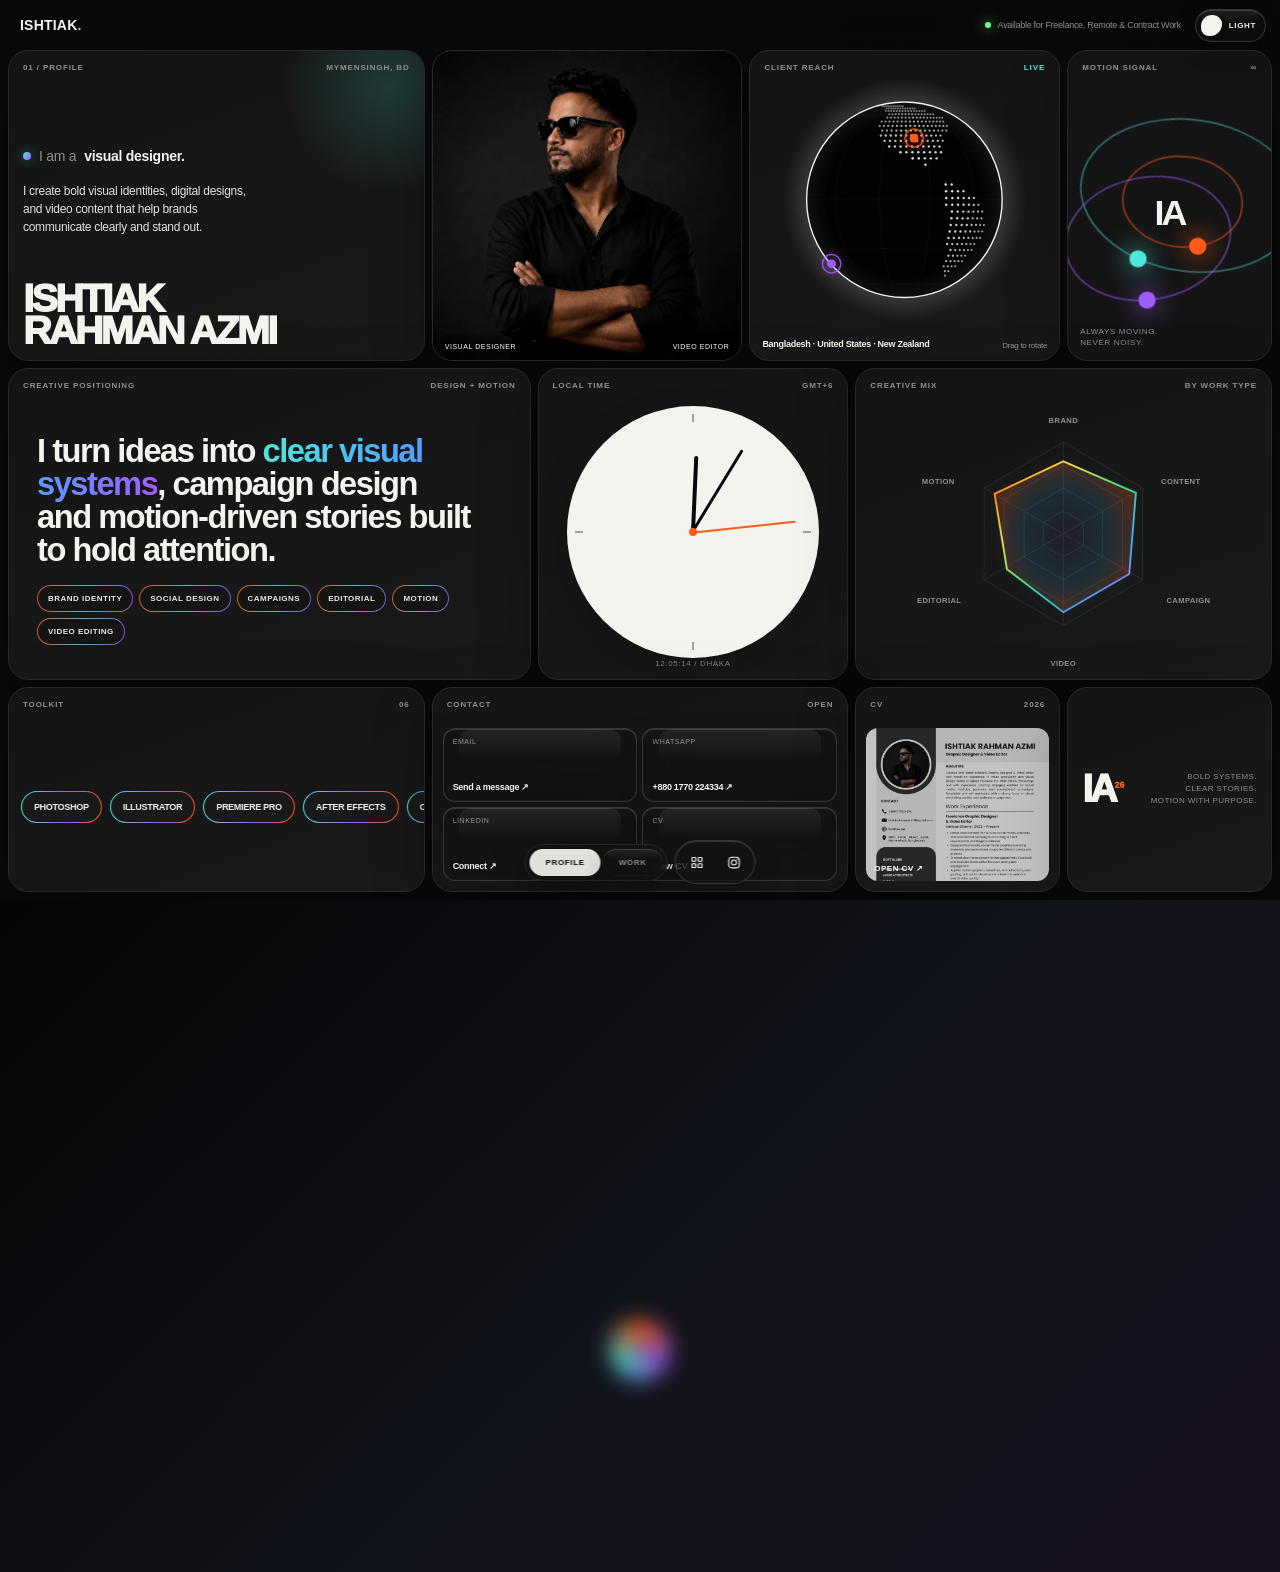
==== commit 7c496fae: "Finalize responsive UI and gallery navigation" ====
--- a/index.html
+++ b/index.html
@@ -18,7 +18,7 @@
       <button class="brand-button" data-view="profile" aria-label="Open profile view">ISHTIAK<span>.</span></button>
       <div class="topbar-right">
         <div class="availability"><i></i>Available for Freelance, Remote & Contract Work</div>
-        <a class="instagram-button" href="https://www.instagram.com/ishtiak_rahman_azmi?stkn=MXE0Mm1pc3h0dDZiYQ%3D%3D&amp;utm_source=qr" target="_blank" rel="noopener" aria-label="Open Ishtiak Rahman Azmi on Instagram">Instagram ↗</a>
+        
         <button class="theme-toggle" id="themeToggle" aria-label="Toggle light and dark theme"><b></b><span>LIGHT</span></button>
       </div>
     </header>
@@ -173,22 +173,97 @@
           <div class="video-grid" id="videoGrid"></div>
         </section>
 
-        <section class="vibing-gallery-section reveal" id="vibingGallery">
-          <div class="section-head compact-head">
-            <div><span class="section-kicker">05 / VIBING GALLERY</span><h2>VISUALS IN<br><em>FULL FLOW.</em></h2></div>
-            <p>A curated wall of typography, concept identity, editing studies, case-study visuals and motion experiments.</p>
-          </div>
-          <div class="vibing-wall" id="vibingWall" aria-label="Vibing Gallery curated design and motion work"></div>
-        </section>
+        
 
         <section class="work-footer reveal">
           <p>Need visual design, campaign assets or edited video content?</p>
           <div><a href="mailto:ishtiakrahmanazmiiiiiii@gmail.com">START A PROJECT ↗</a><button type="button" id="openCv3">VIEW CV ↗</button></div>
         </section>
       </section>
+<section class="view" id="galleryView" data-view-name="gallery">
+
+  <section class="vibing-gallery-section reveal" id="vibingGallery">
+    <div class="section-head compact-head">
+      <div>
+        <span class="section-kicker">VIBING GALLERY</span>
+        <h2>VISUALS IN<br><em>FULL FLOW.</em></h2>
+      </div>
+
+      <p>
+        A curated wall of typography, concept identity,
+        editing studies, case-study visuals and motion experiments.
+      </p>
+    </div>
+
+    <div
+      class="vibing-wall"
+      id="vibingWall"
+      aria-label="Vibing Gallery curated design and motion work">
+    </div>
+  </section>
+
+</section>
     </main>
 
-    <nav class="mode-dock" aria-label="Portfolio section switcher"><button class="mode-btn active" data-mode="profile">PROFILE</button><button class="mode-btn" data-mode="work">WORK</button><i></i></nav>
+    <div class="dock-cluster">
+
+  <nav class="mode-dock" aria-label="Portfolio section switcher">
+
+    <button class="mode-btn active" data-mode="profile" type="button">
+      PROFILE
+    </button>
+
+    <button class="mode-btn" data-mode="work" type="button">
+      WORK
+    </button>
+
+  </nav>
+
+
+  <div class="dock-actions" aria-label="Portfolio quick links">
+
+    <button
+      class="dock-icon-btn"
+      data-mode="gallery"
+      type="button"
+      aria-label="Open Vibing Gallery"
+      title="Vibing Gallery">
+
+      <svg viewBox="0 0 24 24" aria-hidden="true">
+        <rect x="4" y="4" width="6" height="6" rx="1"
+          fill="none" stroke="currentColor" stroke-width="1.8"/>
+        <rect x="14" y="4" width="6" height="6" rx="1"
+          fill="none" stroke="currentColor" stroke-width="1.8"/>
+        <rect x="4" y="14" width="6" height="6" rx="1"
+          fill="none" stroke="currentColor" stroke-width="1.8"/>
+        <rect x="14" y="14" width="6" height="6" rx="1"
+          fill="none" stroke="currentColor" stroke-width="1.8"/>
+      </svg>
+
+    </button>
+
+
+    <a
+      class="dock-icon-btn"
+      href="https://www.instagram.com/ishtiak_rahman_azmi?stkn=MXE0Mm1pc3h0dDZiYQ%3D%3D&amp;utm_source=qr"
+      target="_blank"
+      rel="noopener"
+      aria-label="Open Instagram"
+      title="Instagram">
+
+      <svg viewBox="0 0 24 24" aria-hidden="true">
+        <rect x="3.5" y="3.5" width="17" height="17" rx="5"
+          fill="none" stroke="currentColor" stroke-width="1.8"/>
+        <circle cx="12" cy="12" r="4"
+          fill="none" stroke="currentColor" stroke-width="1.8"/>
+        <circle cx="17.4" cy="6.7" r="1.1" fill="currentColor"/>
+      </svg>
+
+    </a>
+
+  </div>
+
+</div>
 
     <footer class="footer"><span>© 2026 ISHTIAK RAHMAN AZMI</span><span>VISUAL DESIGNER & VIDEO EDITOR</span></footer>
   </div>
--- a/styles.css
+++ b/styles.css
@@ -478,3 +478,296 @@
   .vibe-item,.vibe-media{transform:none!important;transition:none!important}
   .glow-border:hover:before{animation:none}
 }
+/* MOBILE ONLY: remove black block behind featured project titles */
+@media (max-width:760px){
+  .featured-card .project-overlay{
+    background:none!important;
+    text-shadow:
+      0 2px 10px rgba(0,0,0,.85),
+      0 1px 3px rgba(0,0,0,.95);
+  }
+}
+/* =========================================================
+   FINAL TARGETED POLISH
+   Globe card + light watch + mobile featured + bottom dock
+   ========================================================= */
+
+/* 1. Globe CARD matches every other dashboard card.
+   The globe itself stays black because it is drawn inside the canvas. */
+.globe-card{
+  background:linear-gradient(160deg,var(--panel),var(--panel-2))!important;
+}
+
+
+/* 2. Light mode: keep the watch as a light physical dial,
+   instead of turning the whole dial black. */
+html[data-theme="light"] .analog-clock{
+  background:#f4f3ee!important;
+}
+
+html[data-theme="light"] .analog-clock .hand,
+html[data-theme="light"] .analog-clock .tick{
+  background:#111!important;
+}
+
+html[data-theme="light"] .analog-clock .second-hand,
+html[data-theme="light"] .analog-clock .clock-pin{
+  background:var(--orange)!important;
+}
+
+
+/* 3. Mobile featured five: remove the heavy full-width black shade
+   and keep every title safely inside its artwork. */
+@media (max-width:760px){
+
+  .featured-card .project-overlay{
+    inset:auto 0 0!important;
+    width:100%!important;
+    box-sizing:border-box!important;
+
+    padding:10px 10px 9px!important;
+
+    background:none!important;
+
+    display:flex!important;
+    justify-content:space-between!important;
+    align-items:flex-end!important;
+    gap:8px!important;
+
+    text-shadow:
+      0 2px 8px rgba(0,0,0,.98),
+      0 1px 2px rgba(0,0,0,.95)!important;
+  }
+
+  .featured-card .project-overlay > div{
+    min-width:0!important;
+    max-width:calc(100% - 38px)!important;
+  }
+
+  .featured-card .project-overlay strong{
+    display:block!important;
+    font-size:13px!important;
+    line-height:1.03!important;
+    overflow-wrap:break-word!important;
+  }
+
+  .featured-card .project-overlay small{
+    display:block!important;
+    margin-top:4px!important;
+    font-size:6px!important;
+    line-height:1.15!important;
+  }
+
+  .featured-card .project-overlay > span{
+    flex:0 0 auto!important;
+    white-space:nowrap!important;
+    font-size:7px!important;
+    line-height:1!important;
+  }
+}
+
+
+/* 4. Reference-style bottom control cluster */
+.dock-cluster{
+  position:fixed;
+  z-index:100;
+  left:50%;
+  bottom:16px;
+  transform:translateX(-50%);
+  display:flex;
+  align-items:center;
+  gap:7px;
+}
+
+/* Existing Profile / Work pill now lives inside the cluster */
+.dock-cluster .mode-dock{
+  position:static!important;
+  left:auto!important;
+  bottom:auto!important;
+  transform:none!important;
+  margin:0!important;
+}
+
+/* Remove old orange end-dot */
+.dock-cluster .mode-dock > i{
+  display:none!important;
+}
+
+/* Separate Gallery + Instagram pill */
+.dock-actions{
+  display:flex;
+  align-items:center;
+  gap:3px;
+  padding:4px;
+
+  border:1px solid rgba(255,255,255,.16);
+  border-radius:999px;
+
+  background:rgba(18,18,18,.58);
+
+  -webkit-backdrop-filter:blur(18px) saturate(140%);
+  backdrop-filter:blur(18px) saturate(140%);
+
+  box-shadow:
+    inset 0 1px 0 rgba(255,255,255,.14),
+    0 10px 30px rgba(0,0,0,.24);
+}
+
+.dock-icon-btn{
+  width:34px;
+  height:34px;
+
+  display:grid;
+  place-items:center;
+
+  padding:0;
+  border:1px solid transparent;
+  border-radius:50%;
+
+  background:transparent;
+  color:#f4f3ee;
+
+  cursor:pointer;
+
+  transition:
+    transform .28s var(--ease),
+    background .28s var(--ease),
+    border-color .28s var(--ease),
+    box-shadow .28s var(--ease);
+}
+
+.dock-icon-btn svg{
+  width:15px;
+  height:15px;
+  display:block;
+}
+
+.dock-icon-btn:hover{
+  transform:translateY(-1px);
+  background:rgba(255,255,255,.09);
+  border-color:rgba(255,255,255,.18);
+  box-shadow:inset 0 1px 0 rgba(255,255,255,.12);
+}
+
+.dock-icon-btn.active{
+  background:rgba(244,243,238,.92);
+  color:#090909;
+  border-color:rgba(255,255,255,.7);
+}
+
+
+/* Light version of the mini dock */
+html[data-theme="light"] .dock-actions{
+  background:rgba(255,255,255,.58);
+  border-color:rgba(255,255,255,.8);
+  box-shadow:
+    inset 0 1px 0 rgba(255,255,255,.92),
+    0 8px 22px rgba(0,0,0,.08);
+}
+
+html[data-theme="light"] .dock-icon-btn{
+  color:#111;
+}
+
+html[data-theme="light"] .dock-icon-btn.active{
+  background:#111;
+  color:#f4f3ee;
+}
+
+
+/* Gallery is now its own view, so it starts naturally near the top */
+#galleryView .vibing-gallery-section{
+  padding-top:26px;
+}
+
+
+/* Mobile bottom controls */
+@media (max-width:760px){
+  .dock-cluster{
+    bottom:10px;
+    gap:6px;
+  }
+
+  .dock-icon-btn{
+    width:32px;
+    height:32px;
+  }
+
+  .dock-icon-btn svg{
+    width:14px;
+    height:14px;
+  }
+}
+/* ===== MOBILE FEATURED TITLE FIX ===== */
+@media (max-width:760px){
+
+  .featured-card .project-overlay{
+    position:absolute!important;
+    left:0!important;
+    right:0!important;
+    bottom:0!important;
+    width:100%!important;
+    box-sizing:border-box!important;
+
+    padding:10px 11px 9px!important;
+
+    display:grid!important;
+    grid-template-columns:minmax(0,1fr) auto!important;
+    align-items:end!important;
+    column-gap:10px!important;
+
+    background:none!important;
+
+    text-shadow:
+      0 2px 8px rgba(0,0,0,.95),
+      0 1px 2px rgba(0,0,0,.95)!important;
+  }
+
+  .featured-card .project-overlay > div{
+    width:auto!important;
+    min-width:0!important;
+    max-width:none!important;
+    flex:none!important;
+  }
+
+  .featured-card .project-overlay strong{
+    display:block!important;
+    width:auto!important;
+    max-width:100%!important;
+
+    font-size:13px!important;
+    line-height:1.05!important;
+
+    white-space:normal!important;
+    word-break:normal!important;
+    overflow-wrap:normal!important;
+    hyphens:none!important;
+  }
+
+  .featured-card .project-overlay small{
+    display:block!important;
+    width:auto!important;
+    max-width:100%!important;
+
+    margin-top:4px!important;
+
+    font-size:6px!important;
+    line-height:1.2!important;
+
+    white-space:normal!important;
+    word-break:normal!important;
+    overflow-wrap:normal!important;
+  }
+
+  .featured-card .project-overlay > span{
+    display:block!important;
+    width:auto!important;
+    min-width:max-content!important;
+
+    font-size:7px!important;
+    line-height:1!important;
+
+    white-space:nowrap!important;
+    align-self:end!important;
+  }
+}
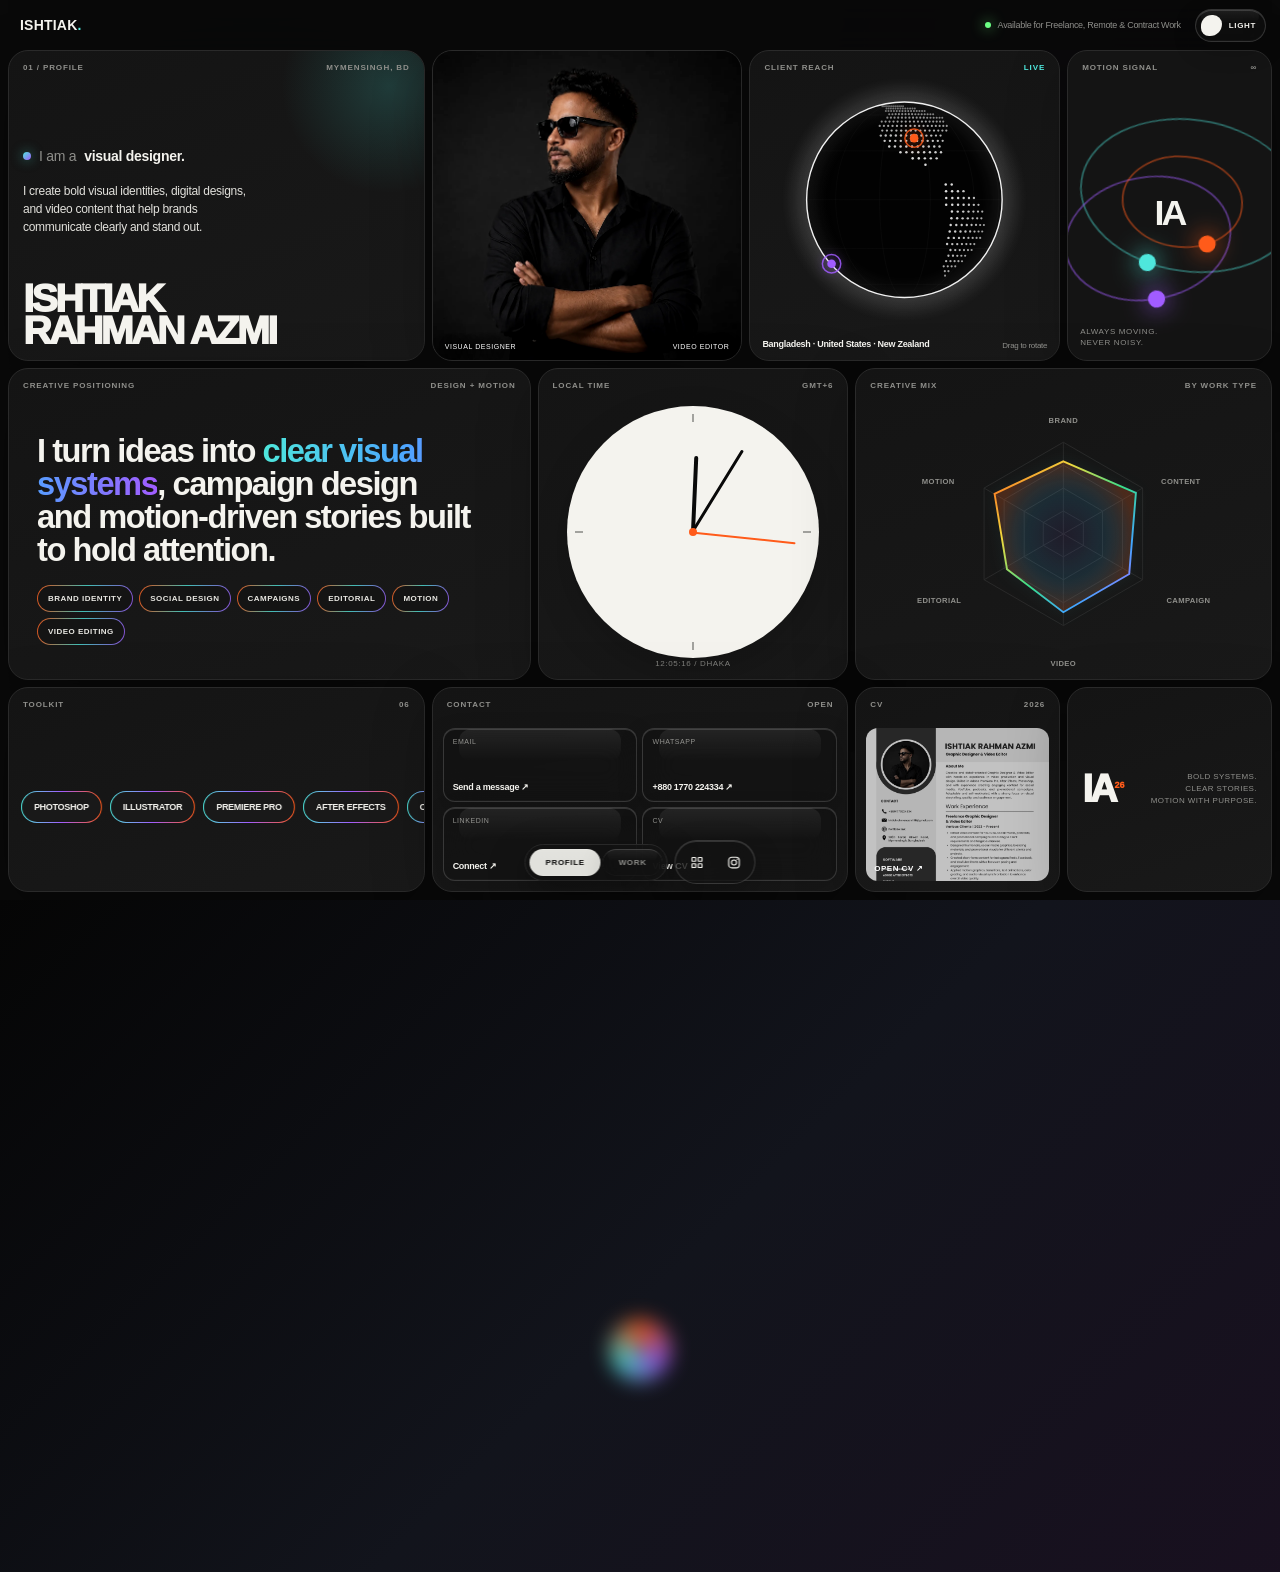
==== commit de2776d3: "Add SEO and social sharing metadata" ====
--- a/index.html
+++ b/index.html
@@ -6,6 +6,23 @@
   <meta name="description" content="Portfolio of Ishtiak Rahman Azmi — Visual Designer & Video Editor." />
   <meta name="theme-color" content="#090909" />
   <title>Ishtiak Rahman Azmi — Visual Designer & Video Editor</title>
+  <link rel="icon" type="image/svg+xml" href="favicon.svg?v=3" />
+  <link rel="canonical" href="https://ishtiakrahmanazmi.github.io/" />
+<!-- Social sharing preview -->
+<meta property="og:type" content="website" />
+<meta property="og:title" content="Ishtiak Rahman Azmi | Visual Designer & Video Editor" />
+<meta property="og:description" content="Portfolio of Ishtiak Rahman Azmi, featuring brand identity, campaign design, motion and video work." />
+<meta property="og:url" content="https://ishtiakrahmanazmi.github.io/" />
+<meta property="og:image" content="https://ishtiakrahmanazmi.github.io/og-image.png" />
+<meta property="og:image:width" content="1200" />
+<meta property="og:image:height" content="630" />
+<meta property="og:image:type" content="image/png" />
+
+<!-- X / Twitter preview -->
+<meta name="twitter:card" content="summary_large_image" />
+<meta name="twitter:title" content="Ishtiak Rahman Azmi | Visual Designer & Video Editor" />
+<meta name="twitter:description" content="Portfolio featuring brand identity, campaign design, motion and video work." />
+<meta name="twitter:image" content="https://ishtiakrahmanazmi.github.io/og-image.png" />
   <link rel="stylesheet" href="styles.css" />
 </head>
 <body>
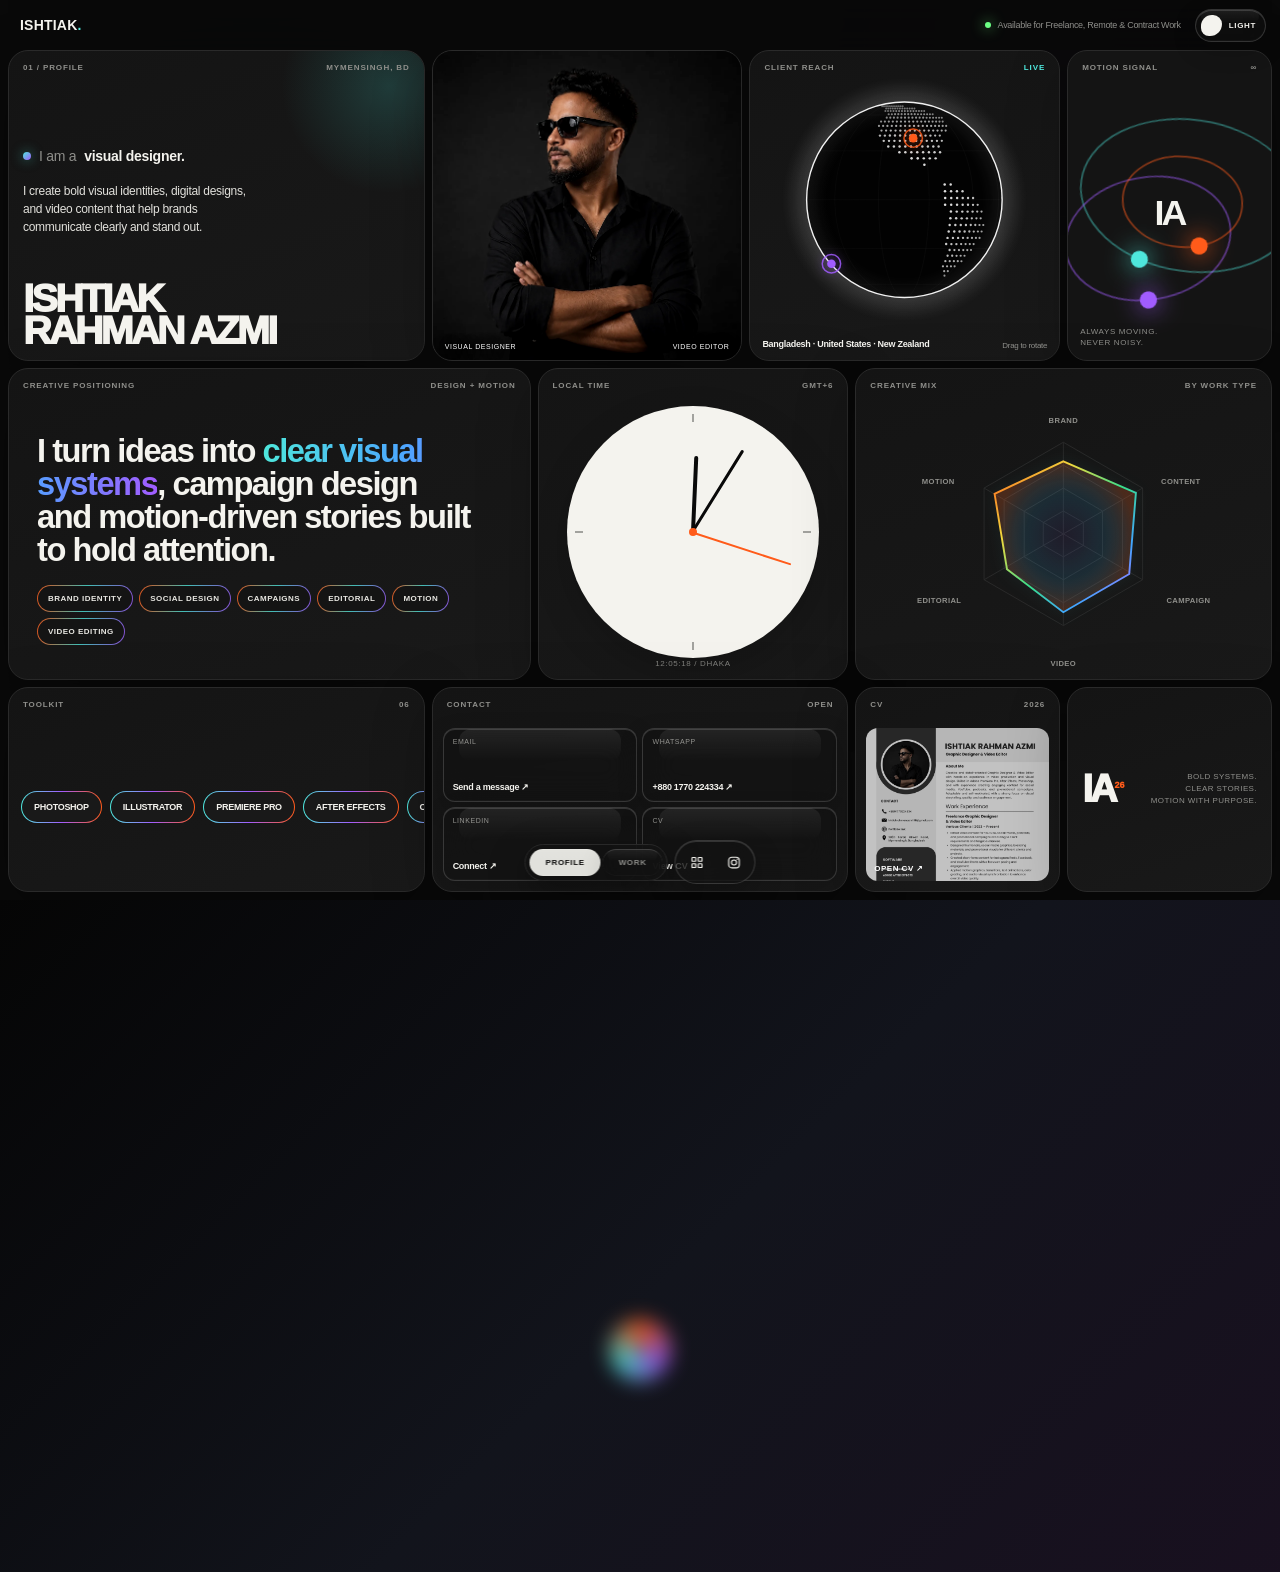
==== commit ae43125f: "Add Google Search Console verification" ====
--- a/index.html
+++ b/index.html
@@ -8,6 +8,7 @@
   <title>Ishtiak Rahman Azmi — Visual Designer & Video Editor</title>
   <link rel="icon" type="image/svg+xml" href="favicon.svg?v=3" />
   <link rel="canonical" href="https://ishtiakrahmanazmi.github.io/" />
+<meta name="google-site-verification" content="FWdW4SpblJh7jqUW-KXr2Nm4MtzYyu2Vf484Ez4yv-M" />
 <!-- Social sharing preview -->
 <meta property="og:type" content="website" />
 <meta property="og:title" content="Ishtiak Rahman Azmi | Visual Designer & Video Editor" />
